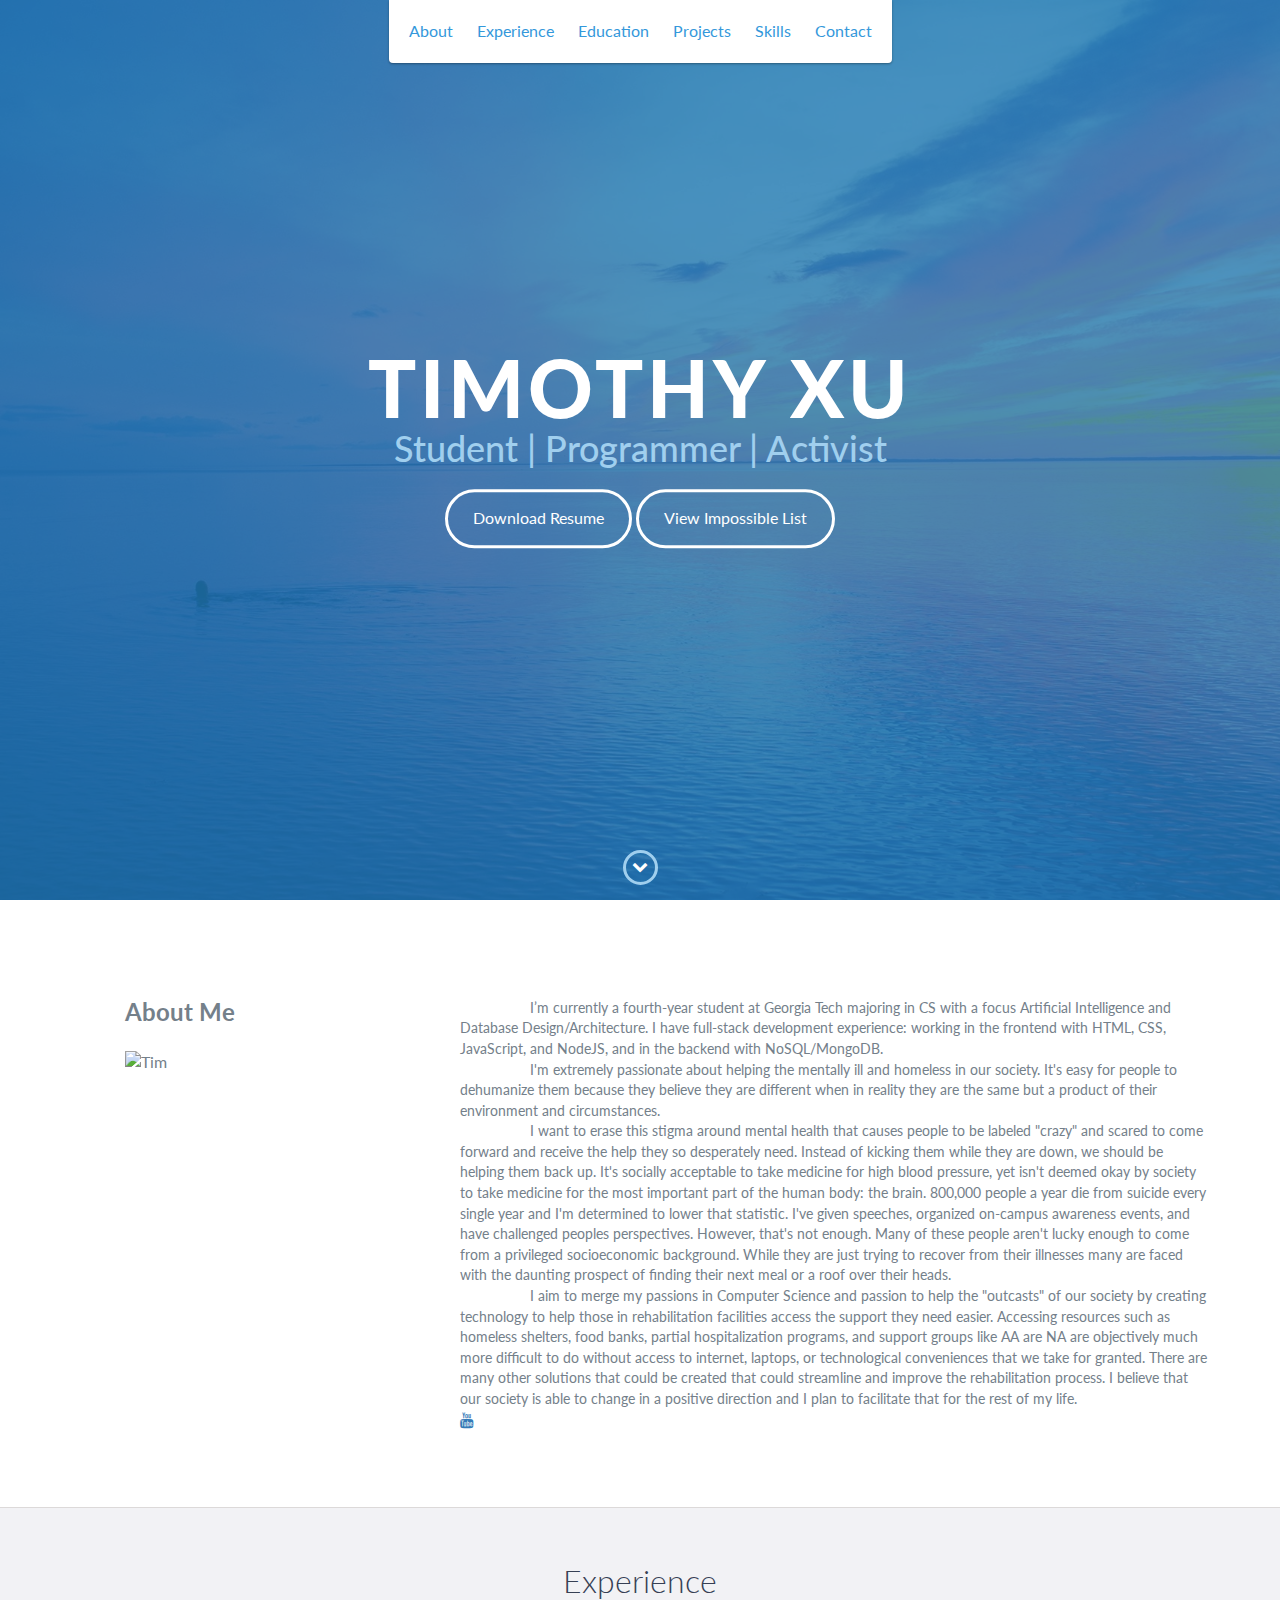
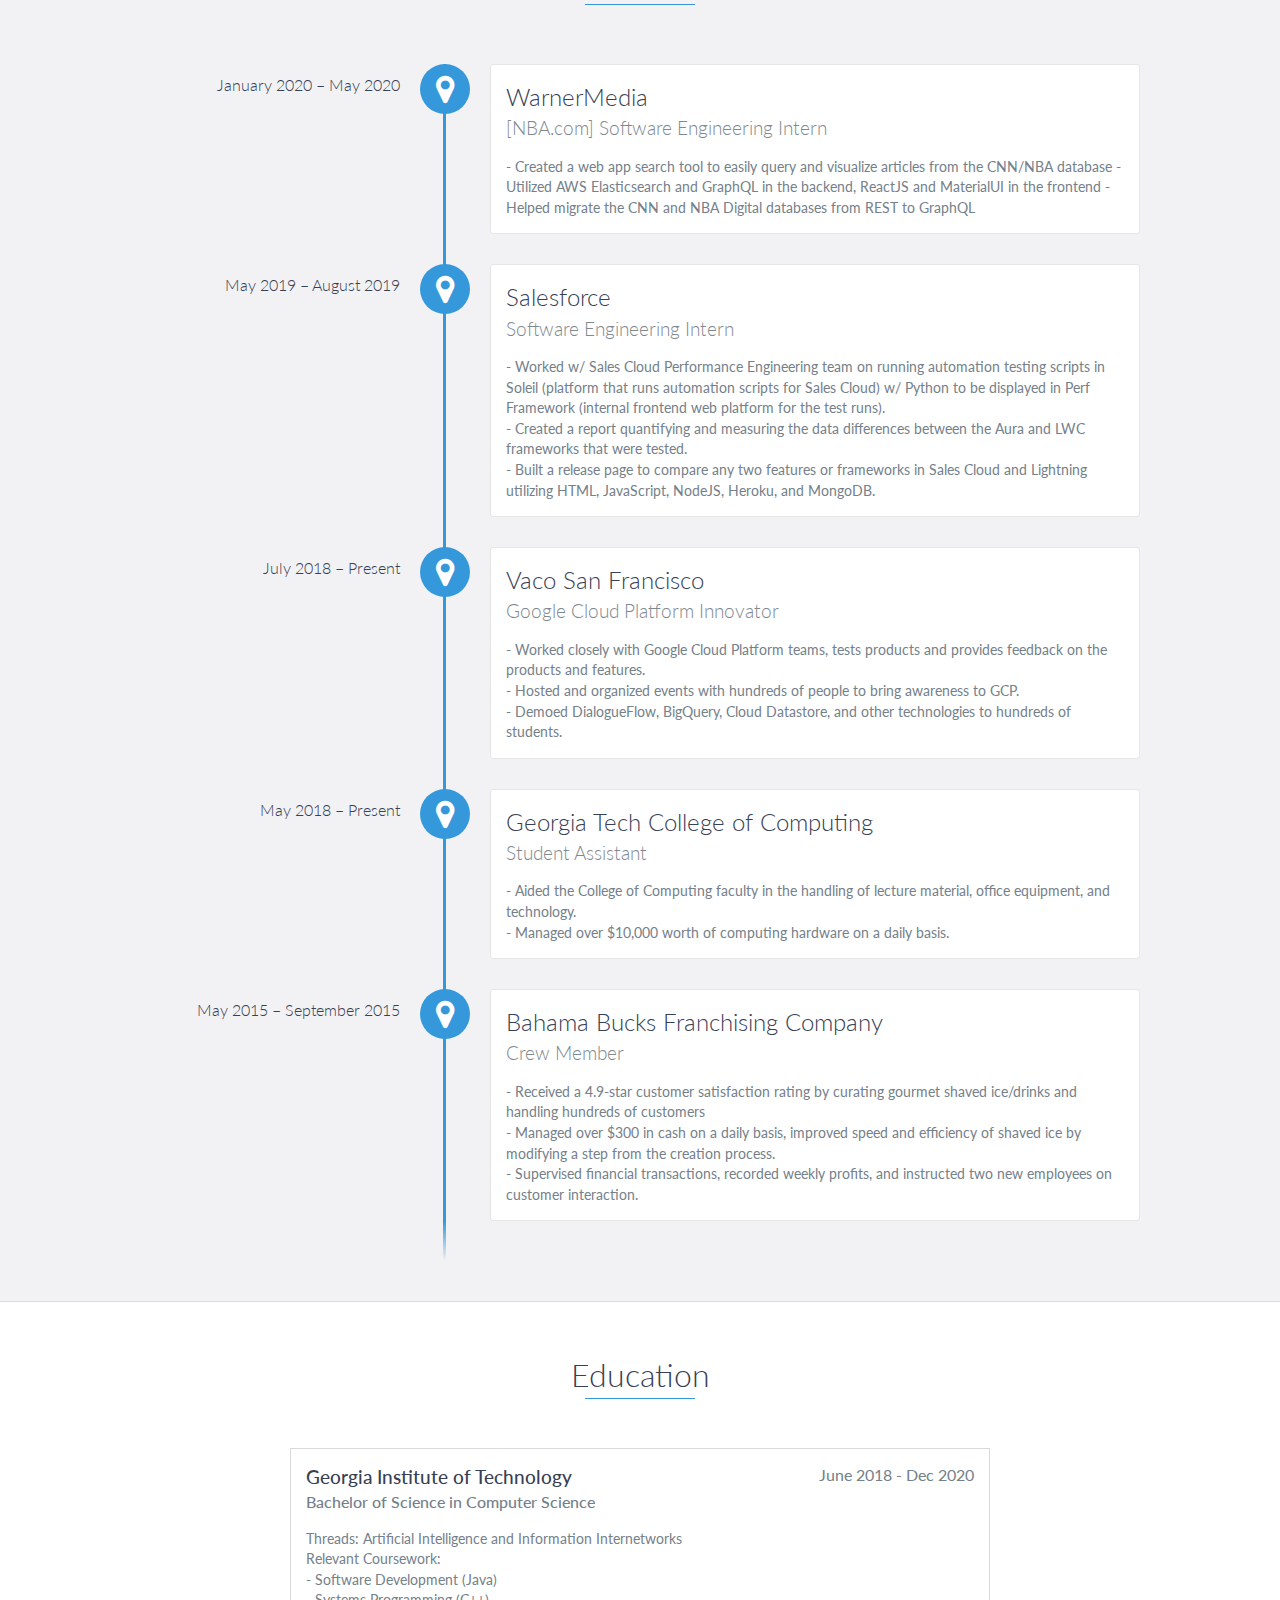
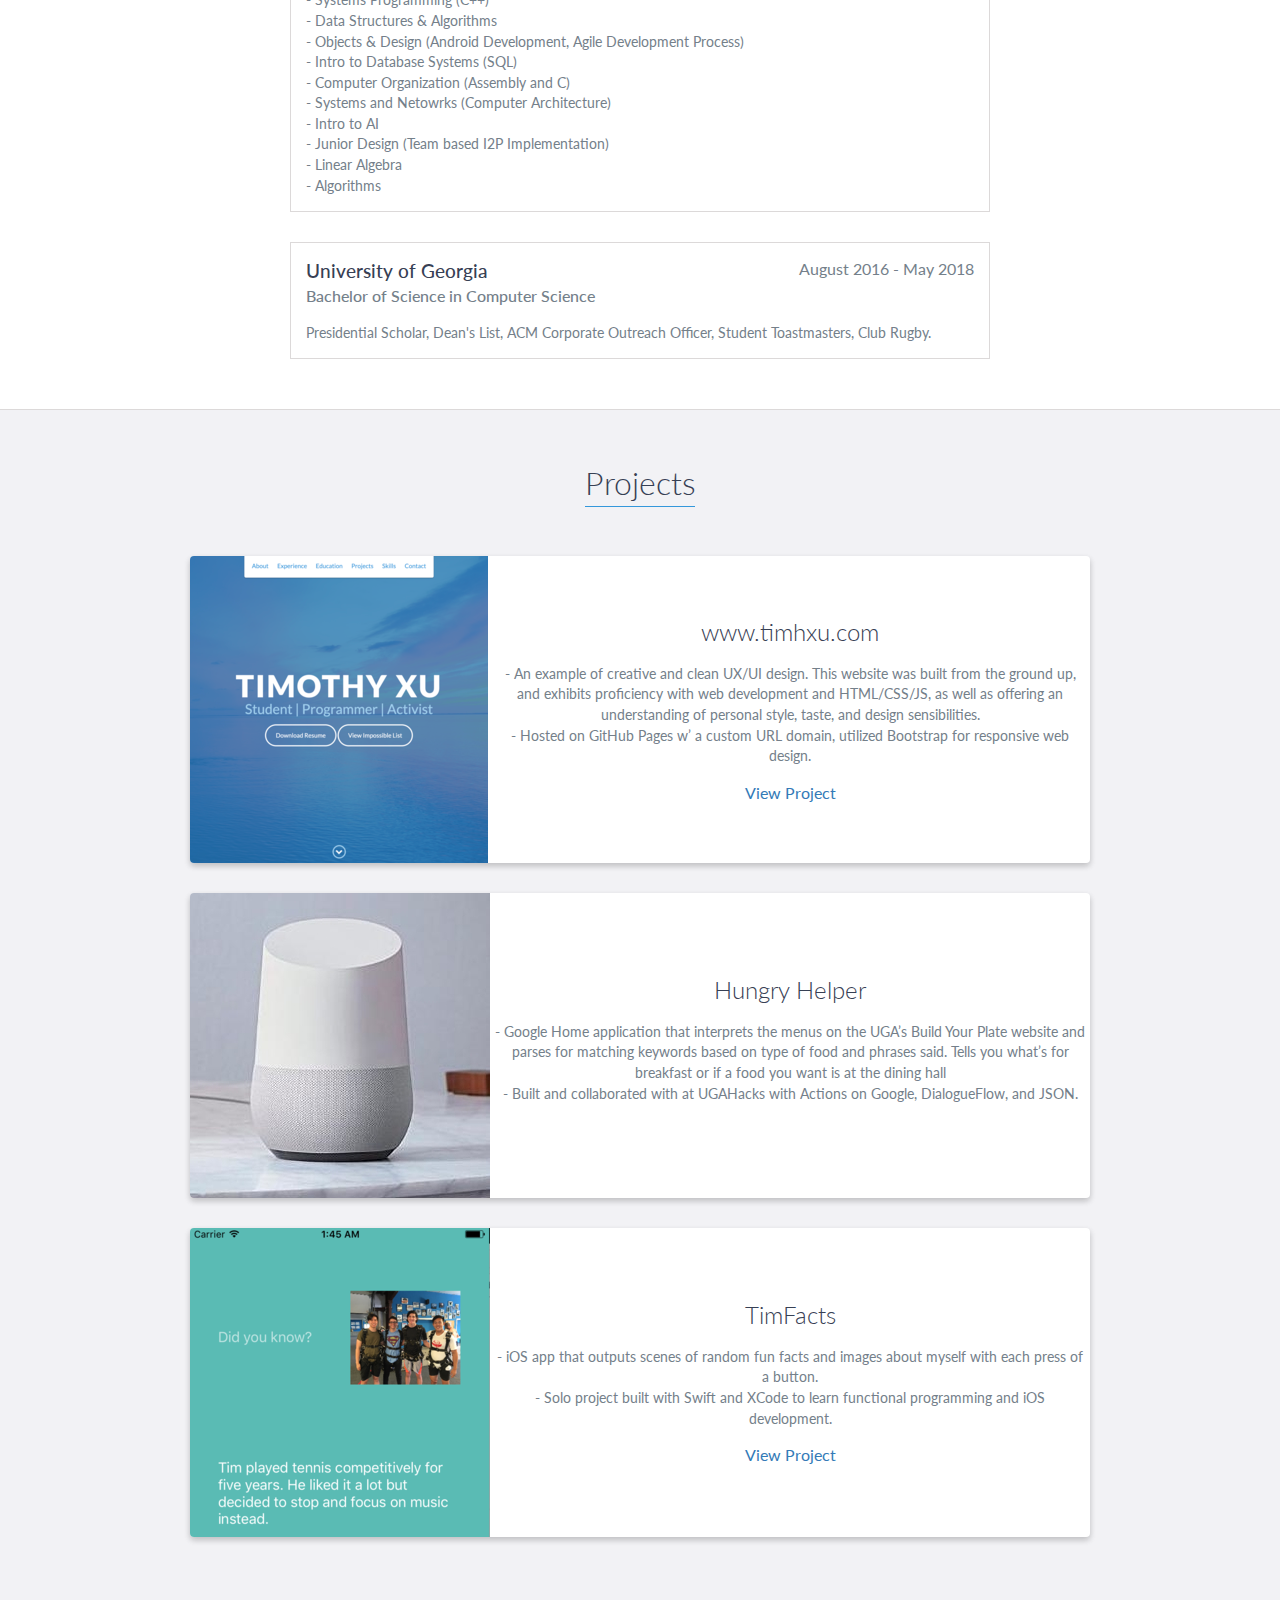
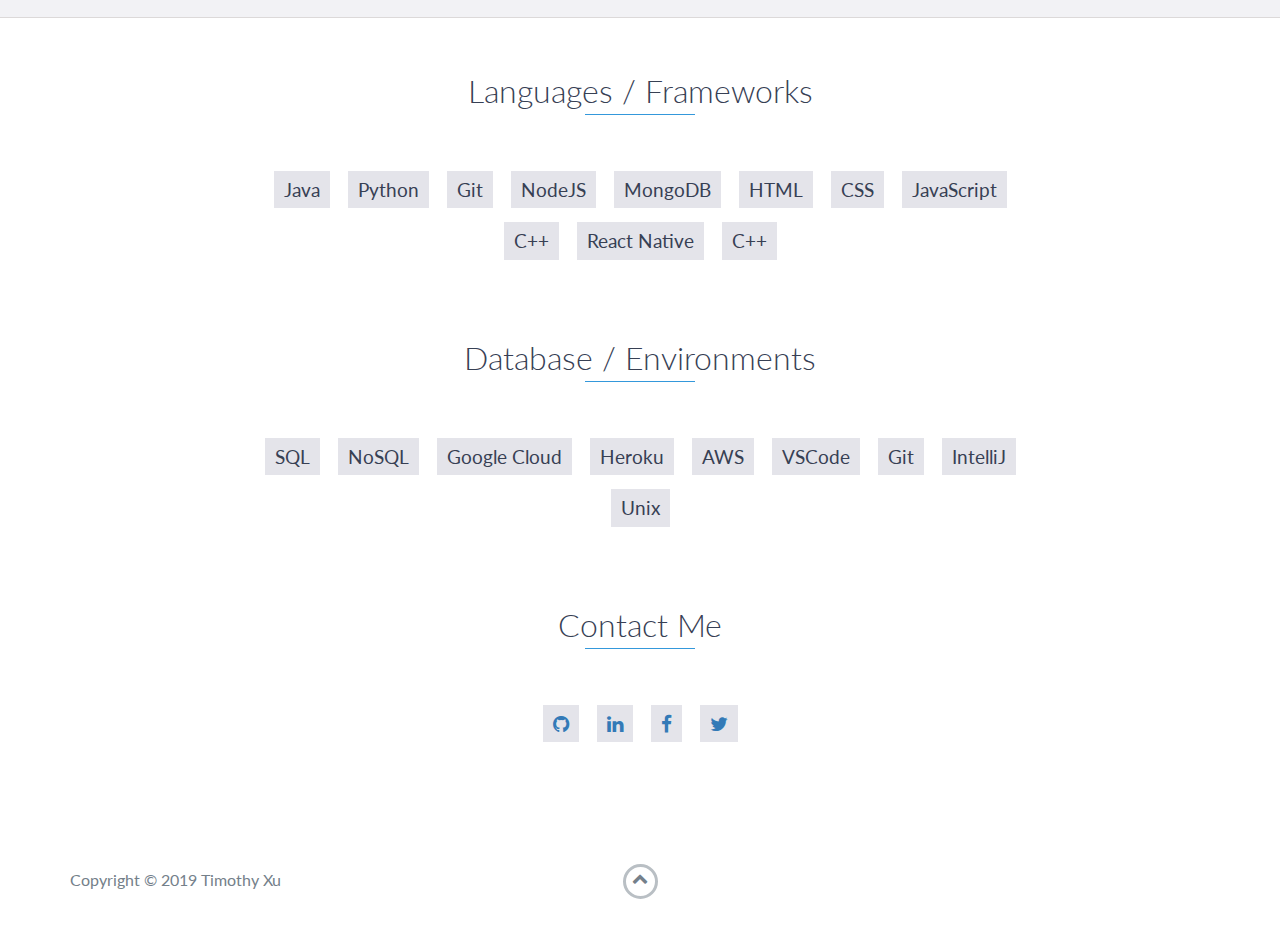
==== index.html @ f1049b10 "youtube link" ====
<!DOCTYPE html>
<html class="no-js" lang="en">

<head>
    <meta charset="utf-8">
    <meta http-equiv="X-UA-Compatible" content="IE=edge">
    <meta name="viewport" content="width=device-width, initial-scale=1">
    <title>Tim Xu. Student. Programmer. Activist.</title>
	<link rel="shortcut icon" href="images/T.png" type="image/x-icon">
	<link rel="icon" href="T.png" type="image/x-icon">
    <link href="https://fonts.googleapis.com/css?family=Lato:300,400,700,900" rel="stylesheet">
    <link rel="stylesheet" href="libs/font-awesome/css/font-awesome.min.css">
    <link href="css/bootstrap.min.css" rel="stylesheet">
    <link href="css/styles.css" rel="stylesheet">
</head>

<body>
    <div id="mobile-menu-open" class="shadow-large">
        <i class="fa fa-bars" aria-hidden="true"></i>
    </div>
    <!-- End #mobile-menu-toggle -->
  <header>
        <div id="mobile-menu-close">
            <span>Close</span> <i class="fa fa-times" aria-hidden="true"></i>
        </div>
        <ul id="menu" class="shadow">
            <li>
                <a href="#about">About</a>
            </li>
            <li>
                <a href="#experience">Experience</a>
            </li>
            <li>
                <a href="#education">Education</a>
            </li>
            <li>
                <a href="#projects"> Projects</a>
            </li>
            <li>
                <a href="#skills">Skills</a>
            </li>
            <li>
                <a href="#contact">Contact</a>
            </li>
        </ul>
    </header>
    <!-- End header -->
    <div id="lead">
        <div id="lead-content">
            <h1>Timothy Xu</h1>
            <h2>Student | Programmer | Activist</h2>
            <a href="TimXuResume.pdf" class="btn-rounded-white">Download Resume</a>
            <a href="impossible.html" class="btn-rounded-white">View Impossible List</a>
        </div>
        <!-- End #lead-content -->

        <div id="lead-overlay"></div>

        <div id="lead-down">
            <span>
                <i class="fa fa-chevron-down" aria-hidden="true"></i>
            </span>
        </div>
        <!-- End #lead-down -->
    </div>
    <!-- End #lead -->

    <div id="about">
        <div class="container">
            <div class="row">
                <div class="col-md-4">
                    <!-- <h2 class="heading">About Me</h2> -->
                    <div class="w3-container">
                        <h2 class = "intro">
                            <p style="margin-left: 55px">
                                About Me
                            </p>
                        </h2>
                           <p style="margin-left: 55px">
                                 <img src="images/ted.JPG" class="w3-circle" alt="Tim" style="width: 100%">
                            </p>
                    </div>
                </div>
                <div class="col-md-8">
                    <p>
                        <br />  
                        <div class = "sudo"> 
                                I’m currently a fourth-year student at Georgia Tech majoring in CS with a focus Artificial Intelligence 
                                and Database Design/Architecture. I have full-stack development experience: working in the frontend with HTML, CSS,
                                JavaScript, and NodeJS, and in the backend with NoSQL/MongoDB.
                        </div>
                        <div class = "sudo">
                                I'm extremely passionate about helping the mentally ill and homeless in our society. It's easy for people 
                                to dehumanize them because they believe they are different when in reality they are the same but a product of their
                                environment and circumstances.
                        </div>
                        <div class = "sudo">
                                I want to erase this stigma around mental health that causes people to be labeled "crazy" and scared to 
                                come forward and receive the help they so desperately need. Instead of kicking them while they are down, we should be helping them back up. It's socially acceptable 
                                to take medicine for high blood pressure, yet isn't deemed okay by society to take medicine for the most important part of the human 
                                body: the brain. 800,000 people a year die from suicide every single year and I'm determined to lower that statistic. I've given 
                                speeches, organized on-campus awareness events, and have challenged peoples perspectives. However, that's not enough. Many of these 
                                people aren't lucky enough to come from a privileged socioeconomic background. While they are just trying to recover from their illnesses 
                                many are faced with the daunting prospect of finding their next meal or a roof over their heads. 
                        </div>
                        <div class = "sudo">
                                I aim to merge my passions in Computer Science and passion to help the "outcasts" of our society 
                                by creating technology to help those in rehabilitation facilities access the support they need easier. Accessing resources such as homeless shelters, food banks, partial hospitalization programs, and support groups 
                                like AA are NA are objectively much more difficult to do without access to internet, laptops, or technological conveniences that we take
                                for granted. There are many other solutions that could be created that could streamline and improve the rehabilitation process. I believe that our society is able to 
                                change in a positive direction and I plan to facilitate that for the rest of my life.
                        </div>
                        <a href="https://www.youtube.com/watch?v=WRQo8V-frS4" target="_blank"><i class="fa fa-youtube" aria-hidden="true"></i></a>
                    </p>
                </div>
            </div>
        </div>
    </div>
    <!-- End #about -->

    <div id="experience" class="background-alt">
        <h2 class="heading">Experience</h2>
        <div id="experience-timeline">
            <div data-date="January 2020 – May 2020">
                <h3>WarnerMedia</h3>
                <h4>[NBA.com] Software Engineering Intern</h4>
                <p>
                    - Created a web app search tool to easily query and visualize articles from the CNN/NBA database
                    - Utilized AWS Elasticsearch and GraphQL in the backend, ReactJS and MaterialUI in the frontend
                    - Helped migrate the CNN and NBA Digital databases from REST to GraphQL 
                </p>
            </div>
            <div data-date="May 2019 – August 2019">
                    <h3>Salesforce</h3>
                    <h4>Software Engineering Intern</h4>
                    <p>
                        - Worked w/ Sales Cloud Performance Engineering team on running automation testing scripts in Soleil 
                        (platform that runs automation scripts for Sales Cloud) w/ Python to be displayed in Perf Framework
                        (internal frontend web platform for the test runs). <br />
                        - Created a report quantifying and measuring the data differences between the Aura and LWC frameworks 
                        that were tested. <br />
                        - Built a release page to compare any two features or frameworks in Sales Cloud and Lightning utilizing 
                        HTML, JavaScript, NodeJS, Heroku, and MongoDB.
                    </p>
            </div>

            <div data-date="July 2018 – Present">
                    <h3>Vaco San Francisco</h3>
                    <h4>Google Cloud Platform Innovator</h4>
                    <p>
                        - Worked closely with Google Cloud Platform teams, tests products and provides feedback on the products and features. <br />
                        - Hosted and organized events with hundreds of people to bring awareness to GCP. <br />
                        - Demoed DialogueFlow, BigQuery, Cloud Datastore, and other technologies to hundreds of students.
                    </p>
            </div>

            <div data-date="May 2018 – Present">
                <h3>Georgia Tech College of Computing</h3>
                <h4>Student Assistant</h4>
                <p>
                    - Aided the College of Computing faculty in the handling of lecture material, office equipment, and technology. <br />
                    - Managed over $10,000 worth of computing hardware on a daily basis. <br />
                </p>
            </div> 

            <div data-date="May 2015 – September 2015">
                <h3>Bahama Bucks Franchising Company</h3>
                <h4>Crew Member</h4>
                <p>
                   - Received a 4.9-star customer satisfaction rating by curating gourmet shaved ice/drinks and handling hundreds of customers <br />
                   - Managed over $300 in cash on a daily basis, improved speed and efficiency of shaved ice by modifying a step from the
                    creation process. <br />
                   - Supervised financial transactions, recorded weekly profits, and instructed two new employees on customer 
                    interaction. <br />
                </p>
            </div>
        </div>
    </div>
    <!-- End #experience -->

    <div id="education">
        <h2 class="heading">Education</h2>
        <div class="education-block">
            <h3>Georgia Institute of Technology</h3>
            <span class="education-date">June 2018 - Dec 2020</span>
            <h4>Bachelor of Science in Computer Science</h4>
            <p>
                Threads: Artificial Intelligence and Information Internetworks
                <br />Relevant Coursework: 
                <br />- Software Development (Java)
                <br />- Systems Programming (C++)
                <br />- Data Structures & Algorithms
                <br />- Objects & Design (Android Development, Agile Development Process)
                <br />- Intro to Database Systems (SQL)
                <br />- Computer Organization (Assembly and C)
                <br />- Systems and Netowrks (Computer Architecture)
                <br />- Intro to AI
                <br />- Junior Design (Team based I2P Implementation)
                <br />- Linear Algebra
                <br />- Algorithms
            </p>
        </div>
        <div class="education-block">
            <h3>University of Georgia</h3>
            <span class="education-date">August 2016 - May 2018</span>
            <h4>Bachelor of Science in Computer Science</h4>
            <p>
                Presidential Scholar, Dean's List, ACM Corporate Outreach Officer, Student Toastmasters, Club Rugby.
            </p>
        </div>
        <!-- End .education-block -->
    </div>
    <!-- End #education -->

    <div id="projects" class="background-alt">
        <h2 class="heading">Projects</h2>
        <div class="container">
            <div class="row">
                <div class="project shadow-large">
                    <div class="project-image">
                        <img src="images/timhxu.png" />
                    </div>
                    <!-- End .project-image -->
                    <div class="project-info">
                        <h3>www.timhxu.com</h3>
                        <p>
                            - An example of creative and clean UX/UI design. This website was built from the ground up, and exhibits proficiency with web development 
                            and HTML/CSS/JS, as well as offering an understanding of personal style, taste, and design sensibilities. <br />
                            - Hosted on GitHub Pages w’ a custom URL domain, utilized Bootstrap for responsive web design.
                        </p>
                        <a href="https://github.com/timshoe/Tetris">View Project</a>
                    </div>
                    <!-- End .project-info -->
                </div>
                <!-- End .project -->

                <div class="project shadow-large">
                    <div class="project-image">
                        <img src="images/ghome.png" />
                    </div>
                    <!-- End .project-image -->
                    <div class="project-info">
                        <h3>Hungry Helper</h3>
                        <p>
                            - Google Home application that interprets the menus on the UGA’s Build Your Plate website and parses for matching keywords based on type of food and phrases said. Tells you what’s for breakfast or if a food you want is at the dining hall <br />
                            - Built and collaborated with at UGAHacks with Actions on Google, DialogueFlow, and JSON.
                        </p>
                    </div>
                    <!-- End .project-info -->
                </div>
                <!-- End .project -->

                <div class="project shadow-large">
                    <div class="project-image">
                        <img src="images/timfacts.png" />
                    </div>
                    <!-- End .project-image -->
                    <div class="project-info">
                        <h3>TimFacts</h3>
                        <p>
                             - iOS app that outputs scenes of random fun facts and images about myself with each press of a button. <br />
                             - Solo project built with Swift and XCode to learn functional programming and iOS development.
                        </p>
                        <a href="https://github.com/timshoe/TimFacts">View Project</a>
                    </div>
                    <!-- End .project-info -->
                </div>
                <!-- End .project -->
            </div>
        </div>
    </div>
    <!-- End #projects -->

    <div id="skills">
        <h2 class="heading">Languages  /  Frameworks</h2>
        <ul>
            <li>Java</li>
            <li>Python</li>
            <li>Git</li>
            <li>NodeJS</li>
            <li>MongoDB</li>
            <li>HTML</li>
            <li>CSS</li>
            <li>JavaScript</li>
            <li>C++</li>
            <li>React Native</li>
            <li>C++</li>

        </ul>
        <br />
        <br />
        <br />

        <h2 class = "heading">Database  /  Environments</h2>
        <ul>
            <li>SQL</li>
            <li>NoSQL</li>
            <li>Google Cloud</li>            
            <li>Heroku</li>
            <li>AWS</li>
            <li>VSCode</li>
            <li>Git</li>
            <li>IntelliJ</li>
            <li>Unix</li>
        </ul>
        <br />
        <br />
        <br />
        <h2 class = "heading">Contact Me</h2>
        <ul>
            <li>
                <a href="https://github.com/timshoe" target="_blank"><i class="fa fa-github" aria-hidden="true"></i></a>
            </li>
            <li>
                <a href="https://www.linkedin.com/in/timshoe/" target="_blank"><i class="fa fa-linkedin" aria-hidden="true"></i></a>
            </li>
            <li>
                <a href="https://www.facebook.com/tim.xuu" target="_blank"><i class="fa fa-facebook" aria-hidden="true"></i></a>
            </li>
            <li>
                <a href="https://twitter.com/timjong_un" target="_blank"><i class="fa fa-twitter" aria-hidden="true"></i></a>
            </li>
        </ul>
    </div>
    <!-- End #skills -->

    <footer>
        <div class="container">
            <div class="row">
                <div class="col-sm-5 copyright">
                    <p>
                        Copyright &copy; 2019 Timothy Xu
                    </p>
                </div>
                <div class="col-sm-2 top">
                    <span id="to-top">
                        <i class="fa fa-chevron-up" aria-hidden="true"></i>
                    </span>
                </div>
            </div>
        </div>
    </footer>
    <!-- End footer -->

    <script src="https://ajax.googleapis.com/ajax/libs/jquery/1.12.4/jquery.min.js"></script>
    <script src="js/scripts.min.js"></script>
</body>


</html>
---- css/styles.css ----
/*!
    Description: This file contains all the styles associated with the page
    that don't come from third party libraries. This file gets compiled using
    Gulp and send to the /css folder which is then loaded on the page.
*/

body {
	font-family: 'Lato', sans-serif;
	font-size: 16px
}

.sudo { 
	text-indent: 70px; 
	color: #74808a;
	font-size: 0.9em;
} 

body.active {
	overflow: hidden;
	z-index: -1
}

.no-js #experience-timeline>div {
	background: #fff;
	padding: 10px;
	margin-bottom: 10px;
	border: 1px solid #dcd9d9
}

.no-js #experience-timeline>div h3 {
	font-size: 1.5em;
	font-weight: 300;
	color: #374054;
	display: inline-block;
	margin: 0
}

.no-js #experience-timeline>div h4 {
	font-size: 1.2em;
	font-weight: 300;
	color: #7e8890;
	margin: 0 0 15px 0
}

.no-js #experience-timeline>div p {
	color: #74808a;
	font-size: 0.9em;
	margin: 0
}

.no-js #experience-timeline:before,
.no-js #experience-timeline:after {
	content: none
}

@keyframes dropHeader {
	0% {
		transform: translateY(-100%)
	}
	100% {
		transform: translateY(0)
	}
}

header {
	position: absolute;
	top: 0;
	left: 0;
	right: 0;
	text-align: center;
	z-index: 10;
	animation-name: dropHeader;
	animation-iteration-count: 1;
	animation-timing-function: ease;
	animation-duration: 0.75s
}

header ul {
	display: inline-block;
	background: #fff;
	text-align: center;
	padding: 10px;
	margin: 0;
	border-bottom-right-radius: 4px;
	border-bottom-left-radius: 4px
}

header li {
	display: inline-block
}

header a {
	display: block;
	color: #3498db;
	padding: 10px
}

header a:hover {
	color: #217dbb;
	text-decoration: none;
	background: #eee;
	border-radius: 4px
}

header a:focus {
	color: #3498db;
	text-decoration: none
}

header.active {
	display: block
}

header.sticky {
	position: fixed;
	z-index: 999
}

#menu.active {
	display: block
}

#mobile-menu-open {
	display: none;
	cursor: pointer;
	position: fixed;
	right: 15px;
	top: 10px;
	color: #3498db;
	font-size: 1.5em;
	z-index: 20;
	padding: 0 7px;
	border-radius: 4px;
	background: #fff
}

#mobile-menu-close {
	display: none;
	text-align: right;
	width: 100%;
	background: #fff;
	font-size: 1.5em;
	padding-right: 15px;
	padding-top: 10px;
	cursor: pointer;
	color: #3498db
}

#mobile-menu-close span {
	font-size: 0.5em;
	text-transform: uppercase
}

#mobile-menu-close i {
	vertical-align: middle
}

footer {
	padding: 50px 0
}

.copyright {
	padding-top: 20px
}

.copyright p {
	margin: 0;
	color: #74808a
}

.top {
	text-align: center
}

.top span {
	cursor: pointer;
	display: block;
	margin: 15px auto 0 auto;
	width: 35px;
	height: 35px;
	border-radius: 50%;
	border: 3px solid #b9bfc4;
	text-align: center
}

.top i {
	color: #74808a
}

.social {
	text-align: right
}

.social ul {
	margin: 5px 0 0 0;
	padding: 0
}

.social li {
	display: inline-block;
	font-size: 1.25em;
	list-style: none
}

.social a {
	display: block;
	color: #74808a;
	padding: 10px
}

.social a:hover {
	color: #3498db
}

.btn-rounded-white {
	display: inline-block;
	color: #fff;
	padding: 15px 25px;
	border: 3px solid #fff;
	border-radius: 30px;
	transition: .5s ease all
}

.btn-rounded-white:hover {
	color: #3498db;
	background: #fff;
	text-decoration: none
}

.shadow {
	box-shadow: 0 1px 3px rgba(0, 0, 0, 0.12), 0 1px 2px rgba(0, 0, 0, 0.24)
}

.shadow-large {
	box-shadow: 0 3px 6px rgba(0, 0, 0, 0.08), 0 3px 6px rgba(0, 0, 0, 0.15)
}

.heading {
	position: relative;
	display: inline-block;
	font-size: 2em;
	font-weight: 300;
	margin: 0 0 30px 0
}

.heading:after {
	position: absolute;
	content: '';
	top: 100%;
	height: 1px;
	width: 110px;
	left: 0;
	right: 0;
	margin: 0 auto;
	background: #3498db
}

.background-alt {
	background: #f2f2f5
}

#lead {
	position: relative;
	height: 100vh;
	min-height: 500px;
	max-height: 1080px;
	background: url(../images/Sunset.jpg);
	background-size: cover;
	padding: 15px;
	overflow: hidden
}

#lead-content {
	position: absolute;
	z-index: 10;
	top: 50%;
	left: 50%;
	transform: translate(-50%, -50%);
	text-align: center
}

#lead-content h1,
#lead-content h2 {
	margin: 0
}

#lead-content h1 {
	color: #fff;
	font-weight: 900;
	font-size: 5em;
	text-transform: uppercase;
	letter-spacing: 0.05em;
	line-height: 0.9em
}

#lead-content h2 {
	color: #a0cfee;
	font-weight: 500;
	font-size: 2.25em;
	margin-bottom: 15px
}

#lead-overlay {
	position: absolute;
	height: 100%;
	width: 100%;
	top: 0;
	right: 0;
	bottom: 0;
	left: 0;
	background: rgba(33, 125, 187, 0.8);
	z-index: 1
}

#lead-down {
	position: absolute;
	left: 0;
	right: 0;
	width: 100%;
	text-align: center;
	z-index: 10;
	bottom: 15px;
	color: #fff
}

#lead-down span {
	cursor: pointer;
	display: block;
	margin: 0 auto;
	width: 35px;
	height: 35px;
	border-radius: 50%;
	border: 3px solid #a0cfee;
	text-align: center
}

#lead-down i {
	animation: pulsate 1.5s ease;
	animation-iteration-count: infinite;
	padding-top: 5px
}

@keyframes pulsate {
	0% {
		transform: scale(1, 1)
	}
	50% {
		transform: scale(1.2, 1.2)
	}
	100% {
		transform: scale(1, 1)
	}
}

#about {
	padding: 75px 15px;
	border-bottom: 1px solid #dcd9d9
}

#about h2 {
	color: #374054
}

#about p {
	color: #74808a;
	margin: 0
}

#experience {
	padding: 50px 15px;
	text-align: center;
	border-bottom: 1px solid #dcd9d9
}

#experience h2 {
	color: #374054
}

#experience-timeline {
	margin: 30px auto 0 auto;
	position: relative;
	max-width: 1000px
}

#experience-timeline:before {
	position: absolute;
	content: '';
	top: 0;
	bottom: 0;
	left: 303px;
	right: auto;
	height: 100%;
	width: 3px;
	background: #3498db;
	z-index: 0
}

#experience-timeline:after {
	position: absolute;
	content: '';
	width: 3px;
	height: 40px;
	background: #3498db;
	background: linear-gradient(to bottom, #3498db, rgba(52, 152, 219, 0));
	top: 100%;
	left: 303px
}

.vtimeline-content {
	margin-left: 350px;
	background: #fff;
	border: 1px solid #e6e6e6;
	padding: 15px;
	border-radius: 3px;
	text-align: left
}

.vtimeline-content h3 {
	font-size: 1.5em;
	font-weight: 300;
	color: #374054;
	display: inline-block;
	margin: 0
}

.vtimeline-content h4 {
	font-size: 1.2em;
	font-weight: 300;
	color: #7e8890;
	margin: 0 0 15px 0
}

.vtimeline-content p {
	color: #74808a;
	font-size: 0.9em;
	margin: 0
}

.vtimeline-point {
	position: relative;
	display: block;
	vertical-align: top;
	margin-bottom: 30px
}

.vtimeline-icon {
	position: relative;
	color: #fff;
	width: 50px;
	height: 50px;
	background: #3498db;
	border-radius: 50%;
	float: left;
	z-index: 99;
	margin-left: 280px
}

.vtimeline-icon i {
	display: block;
	font-size: 2em;
	margin-top: 10px
}

.vtimeline-date {
	width: 260px;
	text-align: right;
	position: absolute;
	left: 0;
	top: 10px;
	font-weight: 300;
	color: #374054
}

#education {
	padding: 50px 15px 20px 15px;
	border-bottom: 1px solid #dcd9d9;
	text-align: center
}

#education h2 {
	color: #374054;
	margin-bottom: 50px
}

.education-block {
	max-width: 700px;
	margin: 0 auto 30px auto;
	padding: 15px;
	border: 1px solid #dcd9d9;
	text-align: left
}

.education-block h3 {
	font-weight: 500;
	float: left;
	margin: 0;
	color: #374054
}

.education-block span {
	color: #74808a;
	float: right
}

.education-block h4 {
	color: #74808a;
	clear: both;
	font-weight: 500;
	margin: 0 0 15px 0
}

.education-block p,
.education-block ul {
	margin: 0;
	color: #74808a;
	font-size: 0.9em
}

.education-block ul {
	padding: 0 0 0 15px
}

#projects {
	padding: 50px 15px;
	border-bottom: 1px solid #dcd9d9;
	text-align: center
}

#projects h2 {
	color: #374054;
	margin-bottom: 50px
}

.project {
	position: relative;
	max-width: 900px;
	margin: 0 auto 30px auto;
	overflow: hidden;
	background: #fff;
	border-radius: 4px
}

.project-image {
	float: left
}

.project-info {
	position: absolute;
	top: 50%;
	transform: translateY(-50%);
	margin-left: 300px;
	padding: 5px
}

.project-info h3 {
	font-size: 1.5em;
	font-weight: 300;
	color: #374054;
	margin: 0 0 15px 0
}

.project-info p {
	color: #74808a;
	margin: 0 0 15px 0;
	font-size: 0.9em
}

.no-image .project-info {
	position: relative;
	margin: 0;
	padding: 30px 15px;
	transform: none
}

#more-projects {
	display: none
}

#skills {
	padding: 50px 15px;
	text-align: center
}

#skills h2 {
	color: #374054;
	margin-bottom: 50px
}

#skills ul {
	display: block;
	margin: 0 auto;
	padding: 0;
	max-width: 800px
}

#skills li {
	display: inline-block;
	margin: 7px;
	padding: 5px 10px;
	color: #374054;
	background: #e4e4ea;
	list-style: none;
	cursor: default;
	font-size: 1.2em
}

#contact {
	padding: 50px 15px;
	background: #3498db;
	text-align: center
}

#contact h2 {
	margin: 0 0 15px 0;
	color: #fff;
	font-weight: 500
}

#contact-form {
	max-width: 500px;
	margin: 0 auto
}

#contact-form input,
#contact-form textarea {
	display: block;
	width: 100%;
	padding: 10px;
	border-radius: 4px;
	border: none;
	margin-bottom: 10px;
	background: #1d6fa5;
	color: #fff;
	transition: .5s ease all
}

#contact-form input::-webkit-input-placeholder,
#contact-form textarea::-webkit-input-placeholder {
	color: #fff
}

#contact-form input:-moz-placeholder,
#contact-form textarea:-moz-placeholder {
	color: #fff;
	opacity: 1
}

#contact-form input::-moz-placeholder,
#contact-form textarea::-moz-placeholder {
	color: #fff;
	opacity: 1
}

#contact-form input:-ms-input-placeholder,
#contact-form textarea:-ms-input-placeholder {
	color: #fff
}

#contact-form input:focus,
#contact-form textarea:focus {
	outline: none;
	background: #16527a
}

#contact-form textarea {
	height: 150px;
	resize: none
}

#contact-form button {
	display: block;
	width: 100%;
	background: #fff;
	border-radius: 4px;
	padding: 5px 10px;
	border: none;
	color: #3498db;
	font-weight: 700;
	box-shadow: 0 1px 3px rgba(0, 0, 0, 0.12), 0 1px 2px rgba(0, 0, 0, 0.24);
	transition: .5s ease all
}

#contact-form button:hover {
	box-shadow: 0 10px 20px rgba(0, 0, 0, 0.19), 0 6px 6px rgba(0, 0, 0, 0.23)
}

.optional-section {
	padding: 50px 15px;
	text-align: center;
	border-top: 1px solid #dcd9d9
}

.optional-section h2 {
	color: #374054
}

.optional-section-block {
	max-width: 700px;
	margin: 0 auto 30px auto;
	padding: 15px;
	border: 1px solid #dcd9d9;
	background: #fff;
	text-align: left
}

.optional-section-block h3 {
	font-weight: 500;
	margin: 0 0 15px 0;
	color: #374054
}

.optional-section-block h4 {
	color: #74808a;
	clear: both;
	font-weight: 500;
	margin: 0 0 15px 0
}

.optional-section-block p,
.optional-section-block ul {
	margin: 0 0 15px 0;
	color: #74808a;
	font-size: 0.9em
}

.optional-section-block ul {
	padding: 0 0 0 15px
}

@media only screen and (max-width: 750px) {
	#experience-timeline:before,
	#experience-timeline:after {
		left: 23px
	}
	.vtimeline-date {
		width: auto;
		text-align: left;
		position: relative;
		margin-bottom: 15px;
		display: block;
		margin-left: 70px
	}
	.vtimeline-icon {
		margin-left: 0
	}
	.vtimeline-content {
		margin-left: 70px
	}
}

@media only screen and (max-width: 992px) {
	#lead {
		height: auto;
		min-height: auto;
		max-height: auto;
		padding: 100px 15px
	}
	#lead-content {
		position: relative;
		transform: none;
		left: auto;
		top: auto
	}
	#lead-content h1 {
		font-size: 3em
	}
	#lead-content h2 {
		font-size: 1.75em
	}
	#about {
		text-align: center
	}
	#about p {
		text-align: left
	}
}

@media only screen and (max-width: 768px) {
	header {
		position: fixed;
		display: none;
		z-index: 999;
		animation: none;
		bottom: 0;
		height: 100%
	}
	#mobile-menu-open,
	#mobile-menu-close {
		display: block
	}
	#menu {
		height: 100%;
		overflow-y: auto;
		box-shadow: none;
		border-radius: 0;
		width: 100%
	}
	#menu li {
		display: block;
		margin-bottom: 10px
	}
	#lead-content h1 {
		font-size: 2em
	}
	#lead-content h2 {
		font-size: 1.3em
	}
	#lead-content a {
		padding: 10px 20px
	}
	#lead-down {
		display: none
	}
	.education-block h3,
	.education-block span {
		float: none
	}
	.project-image {
		display: none
	}
	.project-info {
		position: relative;
		margin: 0;
		padding: 30px 15px;
		top: auto;
		transform: none
	}
	footer {
		text-align: center
	}
	.social {
		text-align: center
	}
}

@media only screen and (max-width: 480px) {
	#lead-content h1 {
		font-size: 1.5em
	}
	#lead-content h2 {
		font-size: 1em
	}
	#lead-content a {
		font-size: 0.9em;
		padding: 5px 10px
	}
}
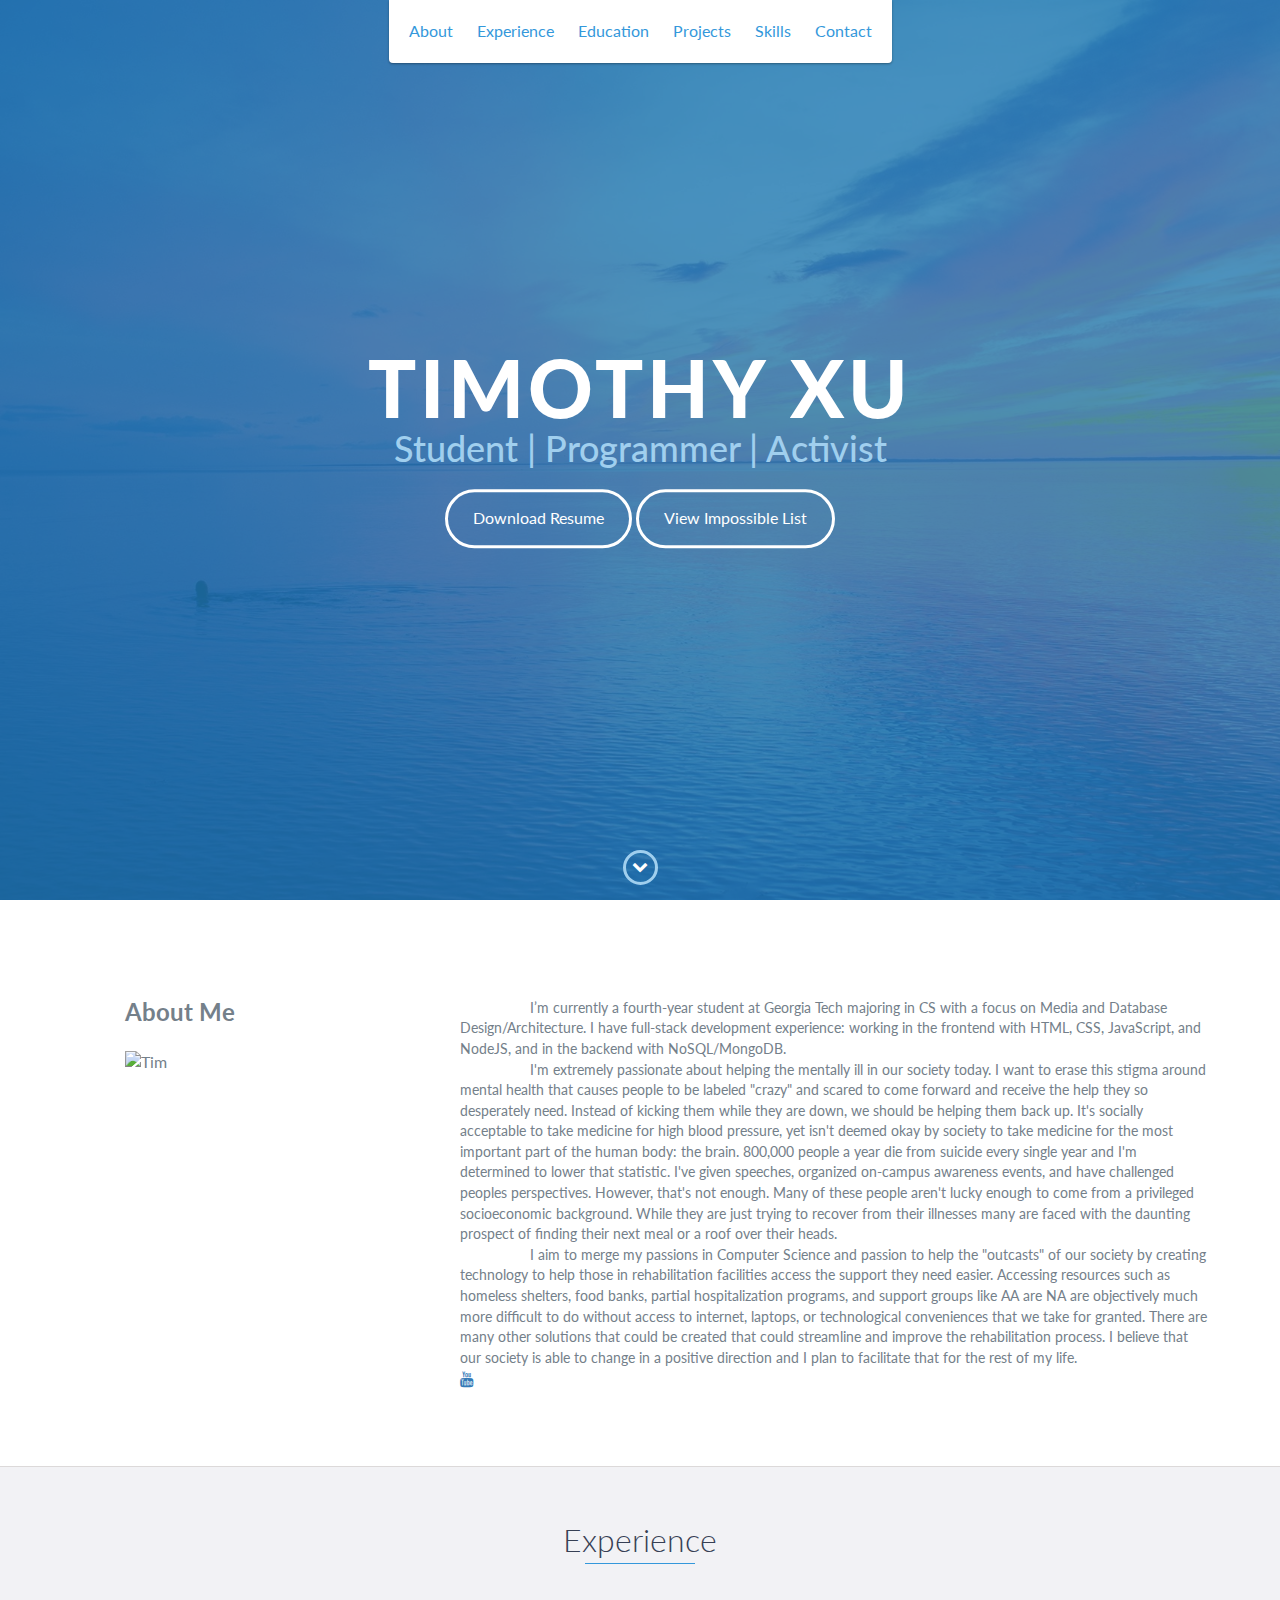
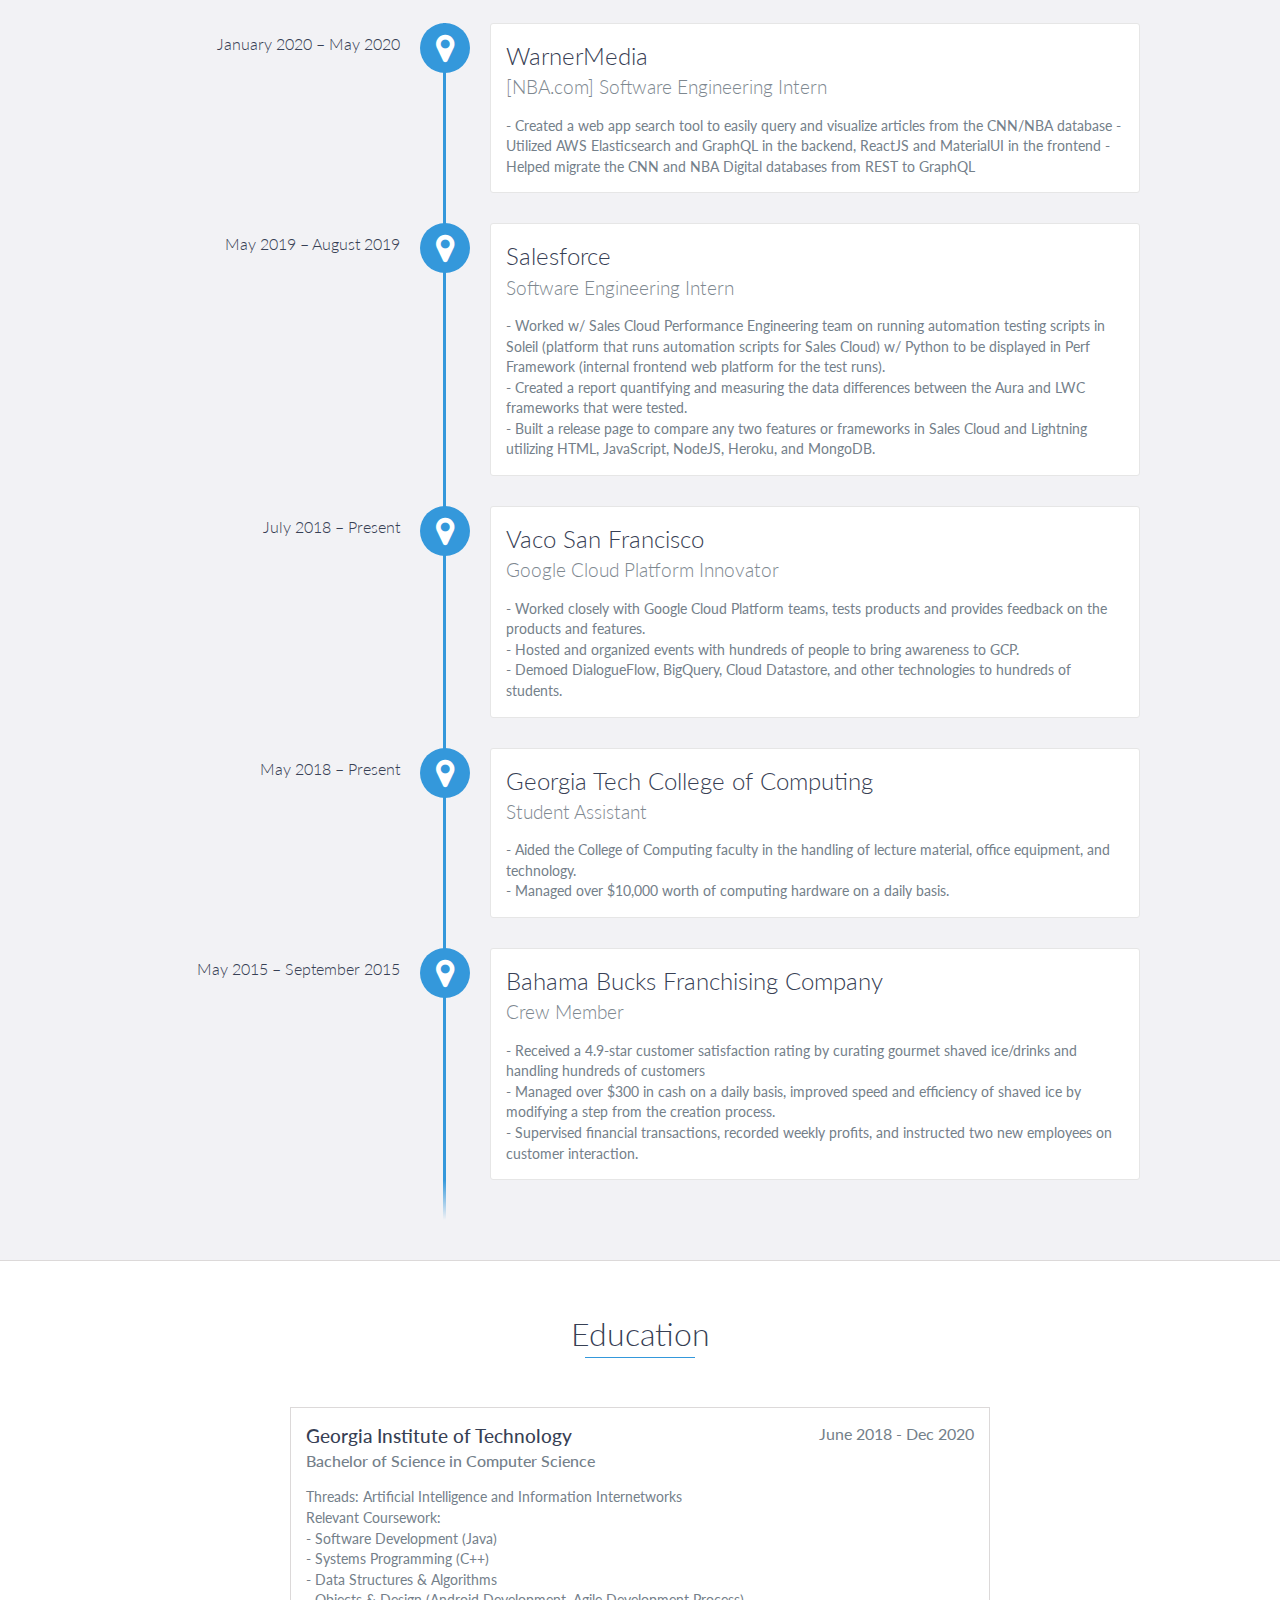
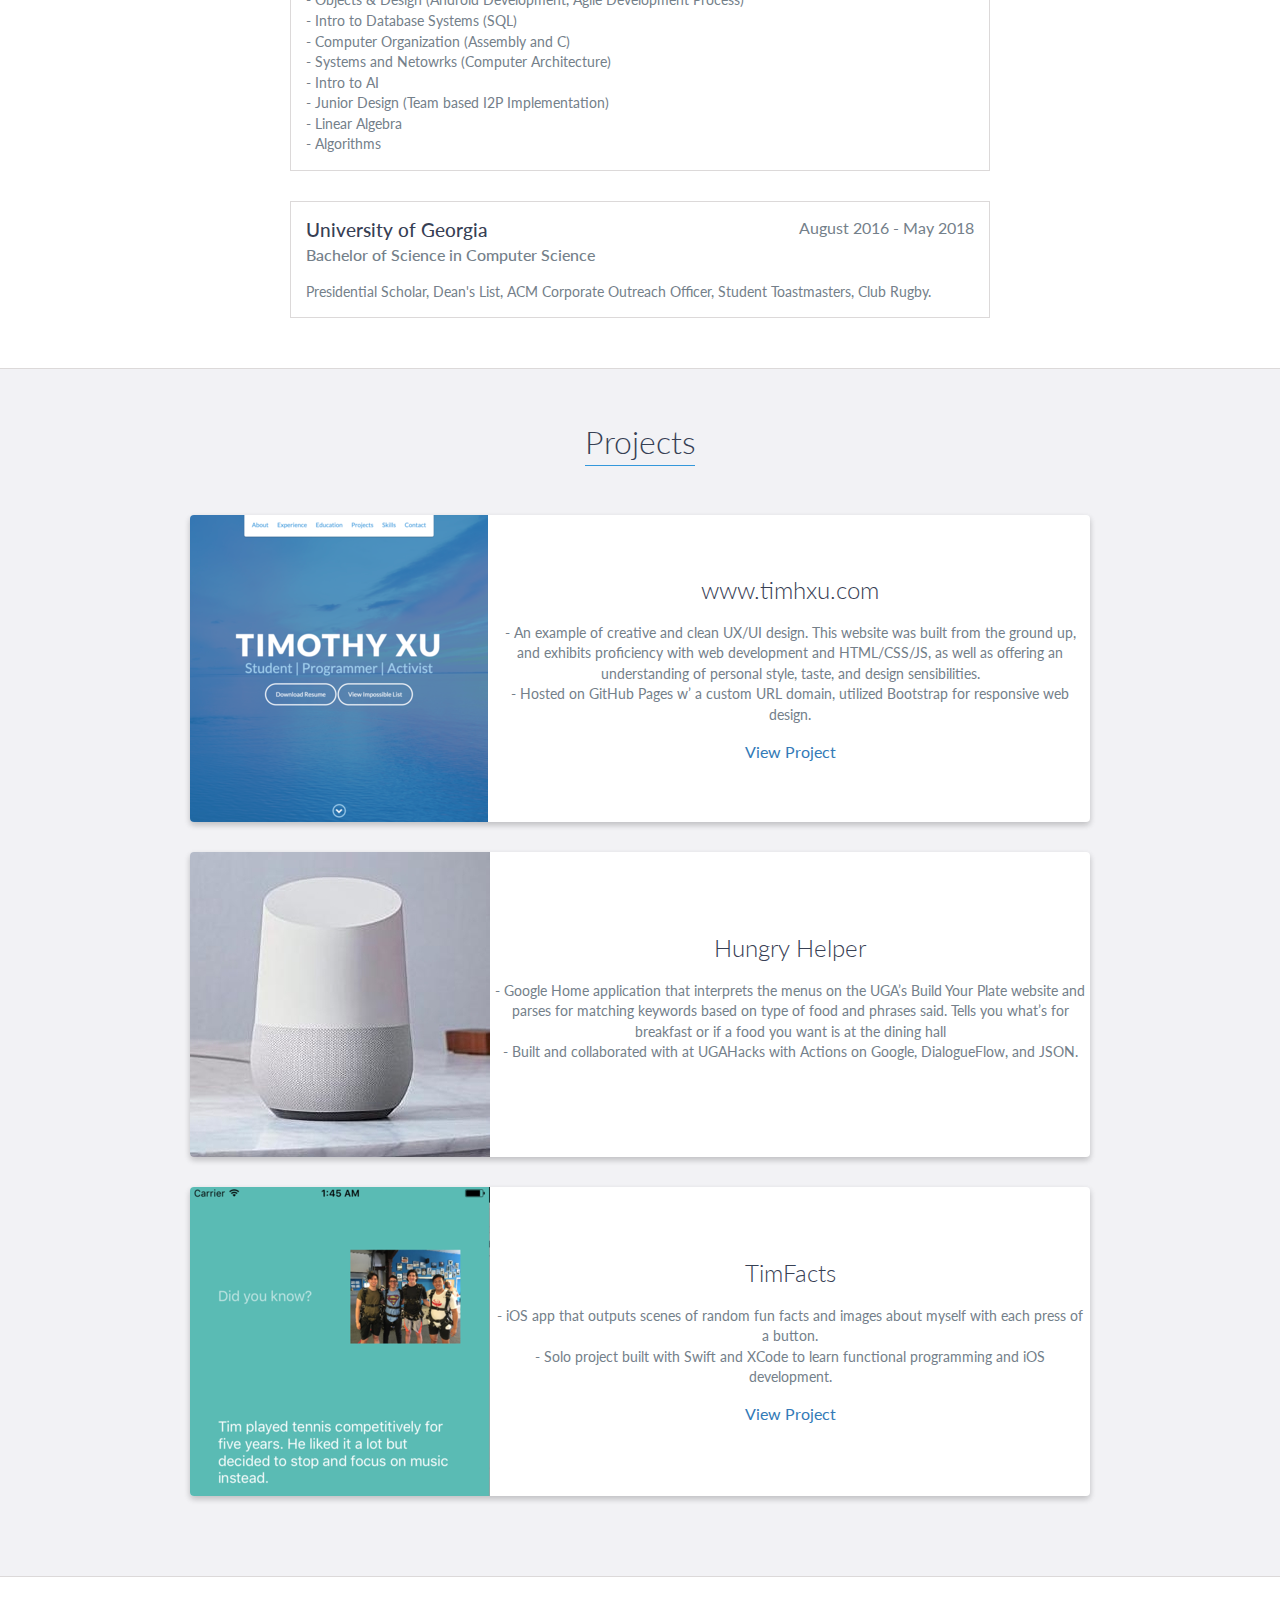
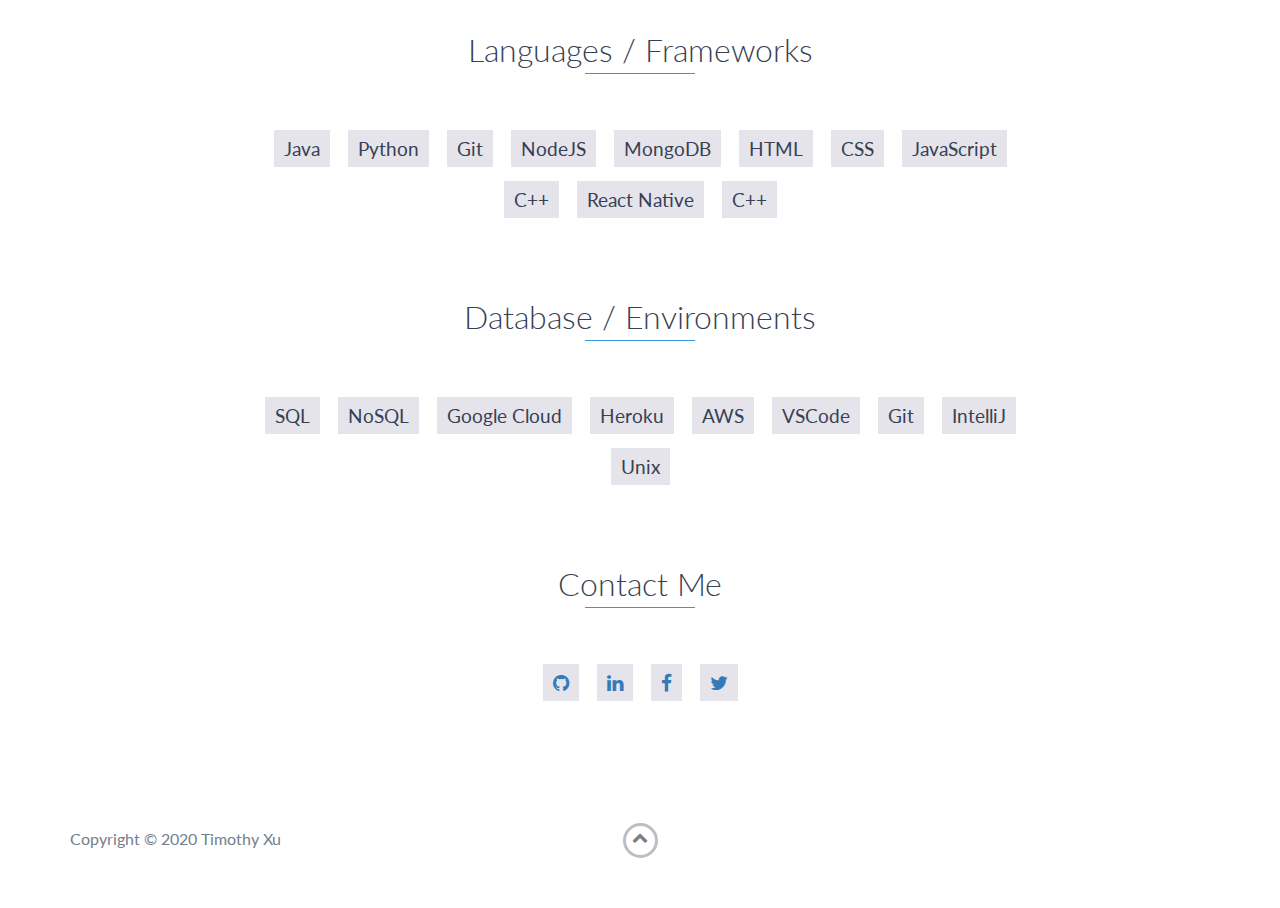
==== commit 44612876: "updated impossible list, resume, main page" ====
--- a/index.html
+++ b/index.html
@@ -85,16 +85,12 @@
                     <p>
                         <br />  
                         <div class = "sudo"> 
-                                I’m currently a fourth-year student at Georgia Tech majoring in CS with a focus Artificial Intelligence 
+                                I’m currently a fourth-year student at Georgia Tech majoring in CS with a focus on Media 
                                 and Database Design/Architecture. I have full-stack development experience: working in the frontend with HTML, CSS,
                                 JavaScript, and NodeJS, and in the backend with NoSQL/MongoDB.
                         </div>
                         <div class = "sudo">
-                                I'm extremely passionate about helping the mentally ill and homeless in our society. It's easy for people 
-                                to dehumanize them because they believe they are different when in reality they are the same but a product of their
-                                environment and circumstances.
-                        </div>
-                        <div class = "sudo">
+                                I'm extremely passionate about helping the mentally ill in our society today.
                                 I want to erase this stigma around mental health that causes people to be labeled "crazy" and scared to 
                                 come forward and receive the help they so desperately need. Instead of kicking them while they are down, we should be helping them back up. It's socially acceptable 
                                 to take medicine for high blood pressure, yet isn't deemed okay by society to take medicine for the most important part of the human 
@@ -110,7 +106,9 @@
                                 for granted. There are many other solutions that could be created that could streamline and improve the rehabilitation process. I believe that our society is able to 
                                 change in a positive direction and I plan to facilitate that for the rest of my life.
                         </div>
-                        <a href="https://www.youtube.com/watch?v=WRQo8V-frS4" target="_blank"><i class="fa fa-youtube" aria-hidden="true"></i></a>
+                        <div>
+                            <a href="https://www.youtube.com/watch?v=WRQo8V-frS4" target="_blank"><i class="fa fa-youtube" aria-hidden="true"></i></a>
+                        </div>
                     </p>
                 </div>
             </div>
@@ -329,7 +327,7 @@
             <div class="row">
                 <div class="col-sm-5 copyright">
                     <p>
-                        Copyright &copy; 2019 Timothy Xu
+                        Copyright &copy; 2020 Timothy Xu
                     </p>
                 </div>
                 <div class="col-sm-2 top">
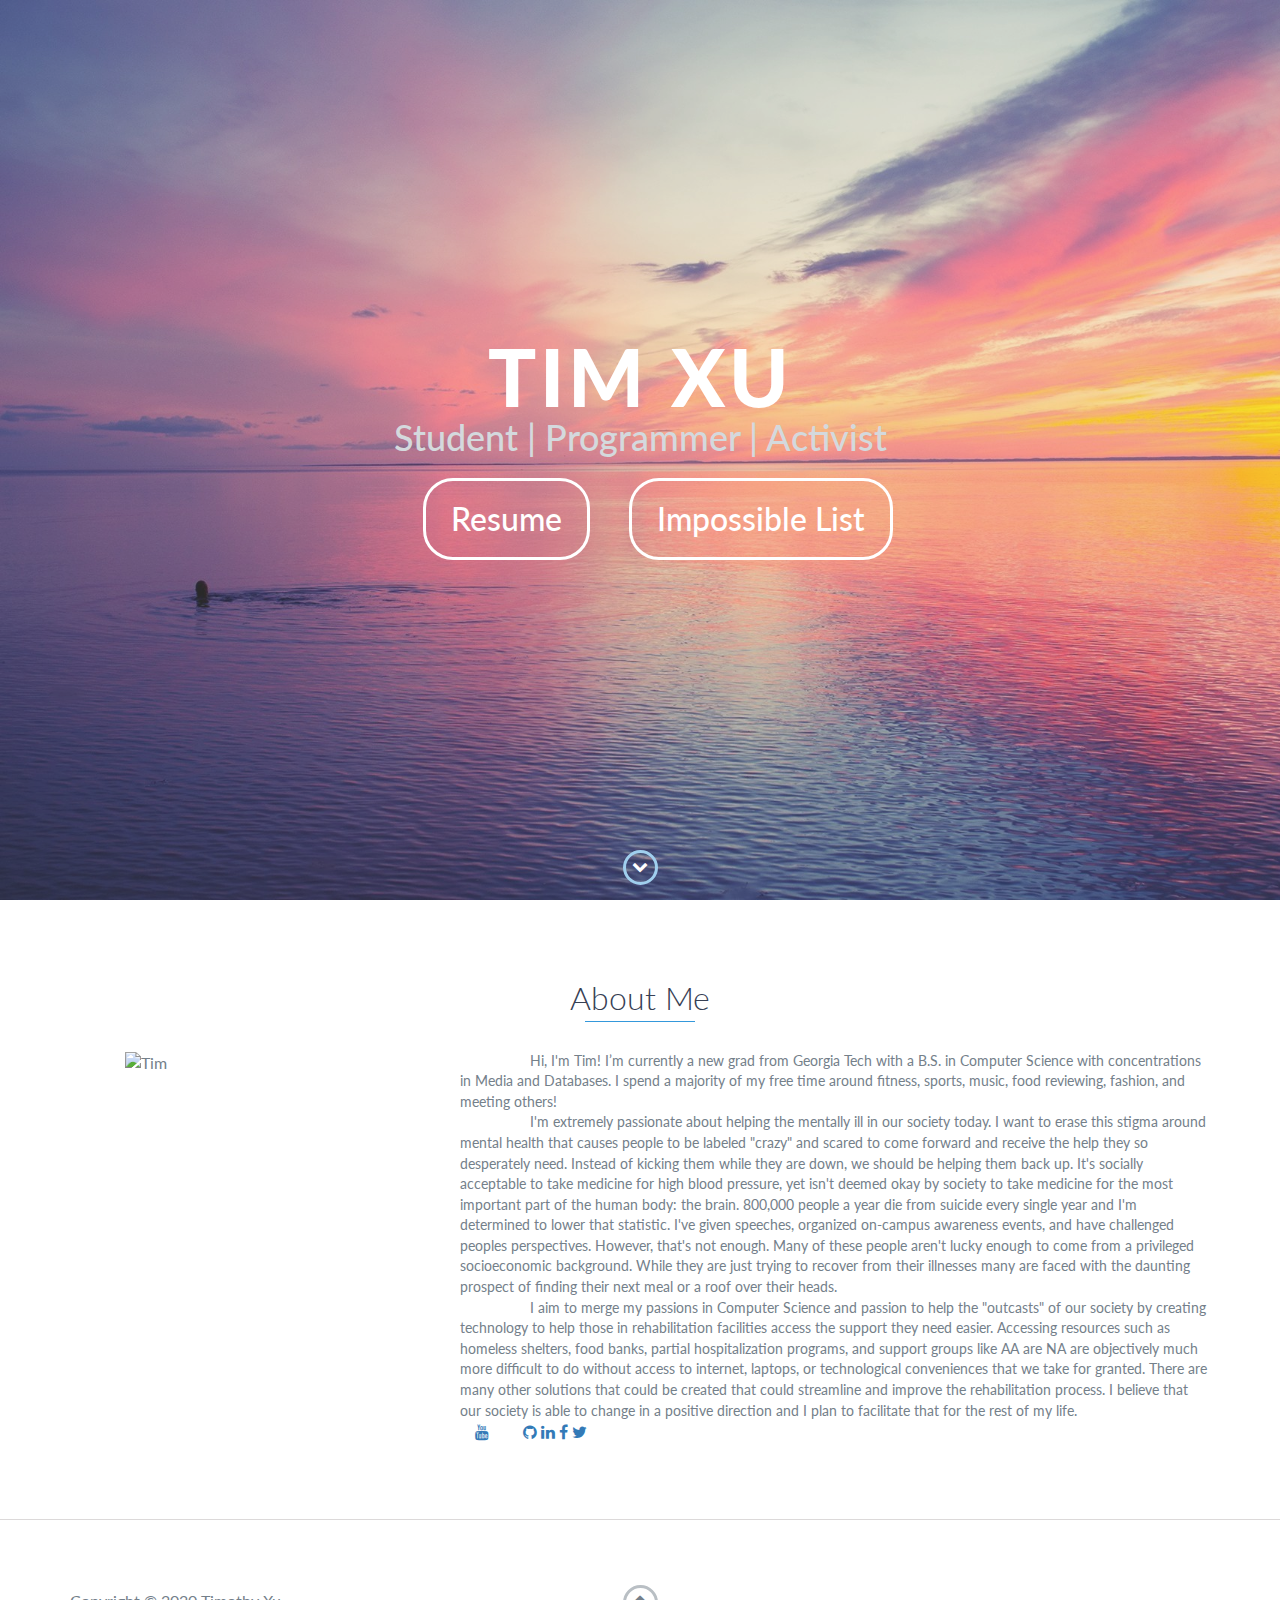
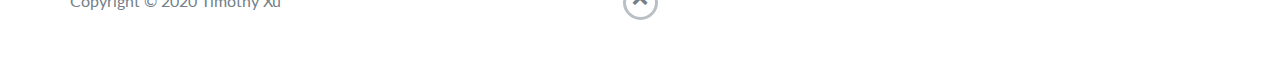
==== commit b2c5be6b: "Updated homepage, added resume page, updating impossible list" ====
--- a/index.html
+++ b/index.html
@@ -6,8 +6,8 @@
     <meta http-equiv="X-UA-Compatible" content="IE=edge">
     <meta name="viewport" content="width=device-width, initial-scale=1">
     <title>Tim Xu. Student. Programmer. Activist.</title>
-	<link rel="shortcut icon" href="images/T.png" type="image/x-icon">
-	<link rel="icon" href="T.png" type="image/x-icon">
+    <link rel="shortcut icon" href="images/T.png" type="image/x-icon">
+    <link rel="icon" href="T.png" type="image/x-icon">
     <link href="https://fonts.googleapis.com/css?family=Lato:300,400,700,900" rel="stylesheet">
     <link rel="stylesheet" href="libs/font-awesome/css/font-awesome.min.css">
     <link href="css/bootstrap.min.css" rel="stylesheet">
@@ -15,11 +15,11 @@
 </head>
 
 <body>
-    <div id="mobile-menu-open" class="shadow-large">
+    <!-- <div id="mobile-menu-open" class="shadow-large">
         <i class="fa fa-bars" aria-hidden="true"></i>
-    </div>
+    </div> -->
     <!-- End #mobile-menu-toggle -->
-  <header>
+    <!-- <header>
         <div id="mobile-menu-close">
             <span>Close</span> <i class="fa fa-times" aria-hidden="true"></i>
         </div>
@@ -43,14 +43,23 @@
                 <a href="#contact">Contact</a>
             </li>
         </ul>
-    </header>
+    </header> -->
     <!-- End header -->
     <div id="lead">
         <div id="lead-content">
-            <h1>Timothy Xu</h1>
+            <h1>Tim Xu</h1>
             <h2>Student | Programmer | Activist</h2>
-            <a href="TimXuResume.pdf" class="btn-rounded-white">Download Resume</a>
-            <a href="impossible.html" class="btn-rounded-white">View Impossible List</a>
+            <div class="container">
+                <div class="col-md-3"></div>
+                <div class="col-md-6">
+                    <a href="resume.html" class="btn-rounded-white">
+                        <h2-alt>Resume</h2-alt>
+                    </a>
+                    <a href="impossible.html" class="btn-rounded-white">
+                        <h2-alt>Impossible List</h2-alt>
+                    </a>
+                </div>
+            </div>
         </div>
         <!-- End #lead-content -->
 
@@ -68,46 +77,47 @@
     <div id="about">
         <div class="container">
             <div class="row">
+                <div class="col-md-12" align="center">
+                    <h2 class="heading">About Me</h2>
+                </div>
                 <div class="col-md-4">
-                    <!-- <h2 class="heading">About Me</h2> -->
                     <div class="w3-container">
-                        <h2 class = "intro">
+                        <!-- <h2 class="intro">
                             <p style="margin-left: 55px">
                                 About Me
                             </p>
-                        </h2>
-                           <p style="margin-left: 55px">
-                                 <img src="images/ted.JPG" class="w3-circle" alt="Tim" style="width: 100%">
-                            </p>
+                        </h2> -->
+                        <p style="margin-left: 55px">
+                            <img src="images/ted.JPG" class="w3-circle" alt="Tim" style="width: 100%">
+                        </p>
                     </div>
                 </div>
                 <div class="col-md-8">
                     <p>
-                        <br />  
-                        <div class = "sudo"> 
-                                I’m currently a fourth-year student at Georgia Tech majoring in CS with a focus on Media 
-                                and Database Design/Architecture. I have full-stack development experience: working in the frontend with HTML, CSS,
-                                JavaScript, and NodeJS, and in the backend with NoSQL/MongoDB.
+                        <div class="sudo">
+                            Hi, I'm Tim! I’m currently a new grad from Georgia Tech with a B.S. in Computer Science with concentrations in Media and Databases. I spend a majority of my free time around fitness, sports, music, food reviewing, fashion, and meeting others!
                         </div>
-                        <div class = "sudo">
-                                I'm extremely passionate about helping the mentally ill in our society today.
-                                I want to erase this stigma around mental health that causes people to be labeled "crazy" and scared to 
-                                come forward and receive the help they so desperately need. Instead of kicking them while they are down, we should be helping them back up. It's socially acceptable 
-                                to take medicine for high blood pressure, yet isn't deemed okay by society to take medicine for the most important part of the human 
-                                body: the brain. 800,000 people a year die from suicide every single year and I'm determined to lower that statistic. I've given 
-                                speeches, organized on-campus awareness events, and have challenged peoples perspectives. However, that's not enough. Many of these 
-                                people aren't lucky enough to come from a privileged socioeconomic background. While they are just trying to recover from their illnesses 
-                                many are faced with the daunting prospect of finding their next meal or a roof over their heads. 
+                        <div class="sudo">
+                            I'm extremely passionate about helping the mentally ill in our society today. I want to erase this stigma around mental health that causes people to be labeled "crazy" and scared to come forward and receive the help they so desperately need. Instead of
+                            kicking them while they are down, we should be helping them back up. It's socially acceptable to take medicine for high blood pressure, yet isn't deemed okay by society to take medicine for the most important part of the human
+                            body: the brain. 800,000 people a year die from suicide every single year and I'm determined to lower that statistic. I've given speeches, organized on-campus awareness events, and have challenged peoples perspectives. However,
+                            that's not enough. Many of these people aren't lucky enough to come from a privileged socioeconomic background. While they are just trying to recover from their illnesses many are faced with the daunting prospect of finding
+                            their next meal or a roof over their heads.
                         </div>
-                        <div class = "sudo">
-                                I aim to merge my passions in Computer Science and passion to help the "outcasts" of our society 
-                                by creating technology to help those in rehabilitation facilities access the support they need easier. Accessing resources such as homeless shelters, food banks, partial hospitalization programs, and support groups 
-                                like AA are NA are objectively much more difficult to do without access to internet, laptops, or technological conveniences that we take
-                                for granted. There are many other solutions that could be created that could streamline and improve the rehabilitation process. I believe that our society is able to 
-                                change in a positive direction and I plan to facilitate that for the rest of my life.
+                        <div class="sudo">
+                            I aim to merge my passions in Computer Science and passion to help the "outcasts" of our society by creating technology to help those in rehabilitation facilities access the support they need easier. Accessing resources such as homeless shelters, food
+                            banks, partial hospitalization programs, and support groups like AA are NA are objectively much more difficult to do without access to internet, laptops, or technological conveniences that we take for granted. There are many
+                            other solutions that could be created that could streamline and improve the rehabilitation process. I believe that our society is able to change in a positive direction and I plan to facilitate that for the rest of my life.
                         </div>
                         <div>
-                            <a href="https://www.youtube.com/watch?v=WRQo8V-frS4" target="_blank"><i class="fa fa-youtube" aria-hidden="true"></i></a>
+                            <div class="col-md-1">
+                                <a href="https://www.youtube.com/watch?v=WRQo8V-frS4" target="_blank"><i class="fa fa-youtube" aria-hidden="true"></i></a>
+
+                            </div>
+                            <a href="https://github.com/timshoe" target="_blank"><i class="fa fa-github" aria-hidden="true"></i></a>
+                            <a href="https://www.linkedin.com/in/timshoe/" target="_blank"><i class="fa fa-linkedin" aria-hidden="true"></i></a>
+                            <a href="https://www.facebook.com/tim.xuu" target="_blank"><i class="fa fa-facebook" aria-hidden="true"></i></a>
+                            <a href="https://twitter.com/timjong_un" target="_blank"><i class="fa fa-twitter" aria-hidden="true"></i></a>
                         </div>
                     </p>
                 </div>
@@ -115,213 +125,6 @@
         </div>
     </div>
     <!-- End #about -->
-
-    <div id="experience" class="background-alt">
-        <h2 class="heading">Experience</h2>
-        <div id="experience-timeline">
-            <div data-date="January 2020 – May 2020">
-                <h3>WarnerMedia</h3>
-                <h4>[NBA.com] Software Engineering Intern</h4>
-                <p>
-                    - Created a web app search tool to easily query and visualize articles from the CNN/NBA database
-                    - Utilized AWS Elasticsearch and GraphQL in the backend, ReactJS and MaterialUI in the frontend
-                    - Helped migrate the CNN and NBA Digital databases from REST to GraphQL 
-                </p>
-            </div>
-            <div data-date="May 2019 – August 2019">
-                    <h3>Salesforce</h3>
-                    <h4>Software Engineering Intern</h4>
-                    <p>
-                        - Worked w/ Sales Cloud Performance Engineering team on running automation testing scripts in Soleil 
-                        (platform that runs automation scripts for Sales Cloud) w/ Python to be displayed in Perf Framework
-                        (internal frontend web platform for the test runs). <br />
-                        - Created a report quantifying and measuring the data differences between the Aura and LWC frameworks 
-                        that were tested. <br />
-                        - Built a release page to compare any two features or frameworks in Sales Cloud and Lightning utilizing 
-                        HTML, JavaScript, NodeJS, Heroku, and MongoDB.
-                    </p>
-            </div>
-
-            <div data-date="July 2018 – Present">
-                    <h3>Vaco San Francisco</h3>
-                    <h4>Google Cloud Platform Innovator</h4>
-                    <p>
-                        - Worked closely with Google Cloud Platform teams, tests products and provides feedback on the products and features. <br />
-                        - Hosted and organized events with hundreds of people to bring awareness to GCP. <br />
-                        - Demoed DialogueFlow, BigQuery, Cloud Datastore, and other technologies to hundreds of students.
-                    </p>
-            </div>
-
-            <div data-date="May 2018 – Present">
-                <h3>Georgia Tech College of Computing</h3>
-                <h4>Student Assistant</h4>
-                <p>
-                    - Aided the College of Computing faculty in the handling of lecture material, office equipment, and technology. <br />
-                    - Managed over $10,000 worth of computing hardware on a daily basis. <br />
-                </p>
-            </div> 
-
-            <div data-date="May 2015 – September 2015">
-                <h3>Bahama Bucks Franchising Company</h3>
-                <h4>Crew Member</h4>
-                <p>
-                   - Received a 4.9-star customer satisfaction rating by curating gourmet shaved ice/drinks and handling hundreds of customers <br />
-                   - Managed over $300 in cash on a daily basis, improved speed and efficiency of shaved ice by modifying a step from the
-                    creation process. <br />
-                   - Supervised financial transactions, recorded weekly profits, and instructed two new employees on customer 
-                    interaction. <br />
-                </p>
-            </div>
-        </div>
-    </div>
-    <!-- End #experience -->
-
-    <div id="education">
-        <h2 class="heading">Education</h2>
-        <div class="education-block">
-            <h3>Georgia Institute of Technology</h3>
-            <span class="education-date">June 2018 - Dec 2020</span>
-            <h4>Bachelor of Science in Computer Science</h4>
-            <p>
-                Threads: Artificial Intelligence and Information Internetworks
-                <br />Relevant Coursework: 
-                <br />- Software Development (Java)
-                <br />- Systems Programming (C++)
-                <br />- Data Structures & Algorithms
-                <br />- Objects & Design (Android Development, Agile Development Process)
-                <br />- Intro to Database Systems (SQL)
-                <br />- Computer Organization (Assembly and C)
-                <br />- Systems and Netowrks (Computer Architecture)
-                <br />- Intro to AI
-                <br />- Junior Design (Team based I2P Implementation)
-                <br />- Linear Algebra
-                <br />- Algorithms
-            </p>
-        </div>
-        <div class="education-block">
-            <h3>University of Georgia</h3>
-            <span class="education-date">August 2016 - May 2018</span>
-            <h4>Bachelor of Science in Computer Science</h4>
-            <p>
-                Presidential Scholar, Dean's List, ACM Corporate Outreach Officer, Student Toastmasters, Club Rugby.
-            </p>
-        </div>
-        <!-- End .education-block -->
-    </div>
-    <!-- End #education -->
-
-    <div id="projects" class="background-alt">
-        <h2 class="heading">Projects</h2>
-        <div class="container">
-            <div class="row">
-                <div class="project shadow-large">
-                    <div class="project-image">
-                        <img src="images/timhxu.png" />
-                    </div>
-                    <!-- End .project-image -->
-                    <div class="project-info">
-                        <h3>www.timhxu.com</h3>
-                        <p>
-                            - An example of creative and clean UX/UI design. This website was built from the ground up, and exhibits proficiency with web development 
-                            and HTML/CSS/JS, as well as offering an understanding of personal style, taste, and design sensibilities. <br />
-                            - Hosted on GitHub Pages w’ a custom URL domain, utilized Bootstrap for responsive web design.
-                        </p>
-                        <a href="https://github.com/timshoe/Tetris">View Project</a>
-                    </div>
-                    <!-- End .project-info -->
-                </div>
-                <!-- End .project -->
-
-                <div class="project shadow-large">
-                    <div class="project-image">
-                        <img src="images/ghome.png" />
-                    </div>
-                    <!-- End .project-image -->
-                    <div class="project-info">
-                        <h3>Hungry Helper</h3>
-                        <p>
-                            - Google Home application that interprets the menus on the UGA’s Build Your Plate website and parses for matching keywords based on type of food and phrases said. Tells you what’s for breakfast or if a food you want is at the dining hall <br />
-                            - Built and collaborated with at UGAHacks with Actions on Google, DialogueFlow, and JSON.
-                        </p>
-                    </div>
-                    <!-- End .project-info -->
-                </div>
-                <!-- End .project -->
-
-                <div class="project shadow-large">
-                    <div class="project-image">
-                        <img src="images/timfacts.png" />
-                    </div>
-                    <!-- End .project-image -->
-                    <div class="project-info">
-                        <h3>TimFacts</h3>
-                        <p>
-                             - iOS app that outputs scenes of random fun facts and images about myself with each press of a button. <br />
-                             - Solo project built with Swift and XCode to learn functional programming and iOS development.
-                        </p>
-                        <a href="https://github.com/timshoe/TimFacts">View Project</a>
-                    </div>
-                    <!-- End .project-info -->
-                </div>
-                <!-- End .project -->
-            </div>
-        </div>
-    </div>
-    <!-- End #projects -->
-
-    <div id="skills">
-        <h2 class="heading">Languages  /  Frameworks</h2>
-        <ul>
-            <li>Java</li>
-            <li>Python</li>
-            <li>Git</li>
-            <li>NodeJS</li>
-            <li>MongoDB</li>
-            <li>HTML</li>
-            <li>CSS</li>
-            <li>JavaScript</li>
-            <li>C++</li>
-            <li>React Native</li>
-            <li>C++</li>
-
-        </ul>
-        <br />
-        <br />
-        <br />
-
-        <h2 class = "heading">Database  /  Environments</h2>
-        <ul>
-            <li>SQL</li>
-            <li>NoSQL</li>
-            <li>Google Cloud</li>            
-            <li>Heroku</li>
-            <li>AWS</li>
-            <li>VSCode</li>
-            <li>Git</li>
-            <li>IntelliJ</li>
-            <li>Unix</li>
-        </ul>
-        <br />
-        <br />
-        <br />
-        <h2 class = "heading">Contact Me</h2>
-        <ul>
-            <li>
-                <a href="https://github.com/timshoe" target="_blank"><i class="fa fa-github" aria-hidden="true"></i></a>
-            </li>
-            <li>
-                <a href="https://www.linkedin.com/in/timshoe/" target="_blank"><i class="fa fa-linkedin" aria-hidden="true"></i></a>
-            </li>
-            <li>
-                <a href="https://www.facebook.com/tim.xuu" target="_blank"><i class="fa fa-facebook" aria-hidden="true"></i></a>
-            </li>
-            <li>
-                <a href="https://twitter.com/timjong_un" target="_blank"><i class="fa fa-twitter" aria-hidden="true"></i></a>
-            </li>
-        </ul>
-    </div>
-    <!-- End #skills -->
-
     <footer>
         <div class="container">
             <div class="row">
@@ -345,4 +148,4 @@
 </body>
 
 
-</html>
+</html>--- a/css/styles.css
+++ b/css/styles.css
@@ -5,843 +5,889 @@
 */
 
 body {
-	font-family: 'Lato', sans-serif;
-	font-size: 16px
-}
-
-.sudo { 
-	text-indent: 70px; 
-	color: #74808a;
-	font-size: 0.9em;
-} 
+    font-family: 'Lato', sans-serif;
+    font-size: 16px
+}
+
+.sudo {
+    text-indent: 70px;
+    color: #74808a;
+    font-size: 0.9em;
+}
 
 body.active {
-	overflow: hidden;
-	z-index: -1
+    overflow: hidden;
+    z-index: -1
 }
 
 .no-js #experience-timeline>div {
-	background: #fff;
-	padding: 10px;
-	margin-bottom: 10px;
-	border: 1px solid #dcd9d9
+    background: #fff;
+    padding: 10px;
+    margin-bottom: 10px;
+    border: 1px solid #dcd9d9
 }
 
 .no-js #experience-timeline>div h3 {
-	font-size: 1.5em;
-	font-weight: 300;
-	color: #374054;
-	display: inline-block;
-	margin: 0
+    font-size: 1.5em;
+    font-weight: 300;
+    color: #374054;
+    display: inline-block;
+    margin: 0
 }
 
 .no-js #experience-timeline>div h4 {
-	font-size: 1.2em;
-	font-weight: 300;
-	color: #7e8890;
-	margin: 0 0 15px 0
+    font-size: 1.2em;
+    font-weight: 300;
+    color: #7e8890;
+    margin: 0 0 15px 0
 }
 
 .no-js #experience-timeline>div p {
-	color: #74808a;
-	font-size: 0.9em;
-	margin: 0
+    color: #74808a;
+    font-size: 0.9em;
+    margin: 0
 }
 
 .no-js #experience-timeline:before,
 .no-js #experience-timeline:after {
-	content: none
+    content: none
 }
 
 @keyframes dropHeader {
-	0% {
-		transform: translateY(-100%)
-	}
-	100% {
-		transform: translateY(0)
-	}
+    0% {
+        transform: translateY(-100%)
+    }
+    100% {
+        transform: translateY(0)
+    }
 }
 
 header {
-	position: absolute;
-	top: 0;
-	left: 0;
-	right: 0;
-	text-align: center;
-	z-index: 10;
-	animation-name: dropHeader;
-	animation-iteration-count: 1;
-	animation-timing-function: ease;
-	animation-duration: 0.75s
+    position: absolute;
+    top: 0;
+    left: 0;
+    right: 0;
+    text-align: center;
+    z-index: 10;
+    animation-name: dropHeader;
+    animation-iteration-count: 1;
+    animation-timing-function: ease;
+    animation-duration: 0.75s
 }
 
 header ul {
-	display: inline-block;
-	background: #fff;
-	text-align: center;
-	padding: 10px;
-	margin: 0;
-	border-bottom-right-radius: 4px;
-	border-bottom-left-radius: 4px
+    display: inline-block;
+    background: #fff;
+    text-align: center;
+    padding: 10px;
+    margin: 0;
+    border-bottom-right-radius: 4px;
+    border-bottom-left-radius: 4px
 }
 
 header li {
-	display: inline-block
+    display: inline-block
 }
 
 header a {
-	display: block;
-	color: #3498db;
-	padding: 10px
+    display: block;
+    color: #3498db;
+    padding: 10px
 }
 
 header a:hover {
-	color: #217dbb;
-	text-decoration: none;
-	background: #eee;
-	border-radius: 4px
+    color: #217dbb;
+    text-decoration: none;
+    background: #eee;
+    border-radius: 4px
 }
 
 header a:focus {
-	color: #3498db;
-	text-decoration: none
+    color: #3498db;
+    text-decoration: none
 }
 
 header.active {
-	display: block
+    display: block
 }
 
 header.sticky {
-	position: fixed;
-	z-index: 999
+    position: fixed;
+    z-index: 999
 }
 
 #menu.active {
-	display: block
+    display: block
 }
 
 #mobile-menu-open {
-	display: none;
-	cursor: pointer;
-	position: fixed;
-	right: 15px;
-	top: 10px;
-	color: #3498db;
-	font-size: 1.5em;
-	z-index: 20;
-	padding: 0 7px;
-	border-radius: 4px;
-	background: #fff
+    display: none;
+    cursor: pointer;
+    position: fixed;
+    right: 15px;
+    top: 10px;
+    color: #3498db;
+    font-size: 1.5em;
+    z-index: 20;
+    padding: 0 7px;
+    border-radius: 4px;
+    background: #fff
 }
 
 #mobile-menu-close {
-	display: none;
-	text-align: right;
-	width: 100%;
-	background: #fff;
-	font-size: 1.5em;
-	padding-right: 15px;
-	padding-top: 10px;
-	cursor: pointer;
-	color: #3498db
+    display: none;
+    text-align: right;
+    width: 100%;
+    background: #fff;
+    font-size: 1.5em;
+    padding-right: 15px;
+    padding-top: 10px;
+    cursor: pointer;
+    color: #3498db
 }
 
 #mobile-menu-close span {
-	font-size: 0.5em;
-	text-transform: uppercase
+    font-size: 0.5em;
+    text-transform: uppercase
 }
 
 #mobile-menu-close i {
-	vertical-align: middle
+    vertical-align: middle
 }
 
 footer {
-	padding: 50px 0
+    padding: 50px 0
 }
 
 .copyright {
-	padding-top: 20px
+    padding-top: 20px
 }
 
 .copyright p {
-	margin: 0;
-	color: #74808a
+    margin: 0;
+    color: #74808a
 }
 
 .top {
-	text-align: center
+    text-align: center
 }
 
 .top span {
-	cursor: pointer;
-	display: block;
-	margin: 15px auto 0 auto;
-	width: 35px;
-	height: 35px;
-	border-radius: 50%;
-	border: 3px solid #b9bfc4;
-	text-align: center
+    cursor: pointer;
+    display: block;
+    margin: 15px auto 0 auto;
+    width: 35px;
+    height: 35px;
+    border-radius: 50%;
+    border: 3px solid #b9bfc4;
+    text-align: center
 }
 
 .top i {
-	color: #74808a
+    color: #74808a
 }
 
 .social {
-	text-align: right
+    text-align: right
 }
 
 .social ul {
-	margin: 5px 0 0 0;
-	padding: 0
+    margin: 5px 0 0 0;
+    padding: 0
 }
 
 .social li {
-	display: inline-block;
-	font-size: 1.25em;
-	list-style: none
+    display: inline-block;
+    font-size: 1.25em;
+    list-style: none
 }
 
 .social a {
-	display: block;
-	color: #74808a;
-	padding: 10px
+    display: block;
+    color: #74808a;
+    padding: 10px
 }
 
 .social a:hover {
-	color: #3498db
+    color: #3498db
 }
 
 .btn-rounded-white {
-	display: inline-block;
-	color: #fff;
-	padding: 15px 25px;
-	border: 3px solid #fff;
-	border-radius: 30px;
-	transition: .5s ease all
+    display: inline-block;
+    color: #fff;
+    padding: 15px 25px;
+    border: 3px solid #fff;
+    border-radius: 30px;
+    transition: .5s ease all;
+    margin-left: 35px
 }
 
 .btn-rounded-white:hover {
-	color: #3498db;
-	background: #fff;
-	text-decoration: none
+    color: #3498db;
+    background: #fff;
+    text-decoration: none
 }
 
 .shadow {
-	box-shadow: 0 1px 3px rgba(0, 0, 0, 0.12), 0 1px 2px rgba(0, 0, 0, 0.24)
+    box-shadow: 0 1px 3px rgba(0, 0, 0, 0.12), 0 1px 2px rgba(0, 0, 0, 0.24)
 }
 
 .shadow-large {
-	box-shadow: 0 3px 6px rgba(0, 0, 0, 0.08), 0 3px 6px rgba(0, 0, 0, 0.15)
+    box-shadow: 0 3px 6px rgba(0, 0, 0, 0.08), 0 3px 6px rgba(0, 0, 0, 0.15)
 }
 
 .heading {
-	position: relative;
-	display: inline-block;
-	font-size: 2em;
-	font-weight: 300;
-	margin: 0 0 30px 0
+    position: relative;
+    display: inline-block;
+    font-size: 2em;
+    font-weight: 300;
+    margin: 0 0 30px 0
 }
 
 .heading:after {
-	position: absolute;
-	content: '';
-	top: 100%;
-	height: 1px;
-	width: 110px;
-	left: 0;
-	right: 0;
-	margin: 0 auto;
-	background: #3498db
+    position: absolute;
+    content: '';
+    top: 100%;
+    height: 1px;
+    width: 110px;
+    left: 0;
+    right: 0;
+    margin: 0 auto;
+    background: #3498db
 }
 
 .background-alt {
-	background: #f2f2f5
+    background: #f2f2f5
 }
 
 #lead {
-	position: relative;
-	height: 100vh;
-	min-height: 500px;
-	max-height: 1080px;
-	background: url(../images/Sunset.jpg);
-	background-size: cover;
-	padding: 15px;
-	overflow: hidden
+    position: relative;
+    height: 100vh;
+    min-height: 500px;
+    max-height: 1000px;
+    background: url(../images/Sunset.jpg);
+    background-size: cover;
+    padding: 15px;
+    overflow: hidden
+}
+
+#lead-alt {
+    position: relative;
+    height: 100vh;
+    min-height: 150px;
+    max-height: 200px;
+    background: url(../images/Sunset.jpg);
+    background-size: cover;
+    padding: 15px;
+    overflow: hidden
 }
 
 #lead-content {
-	position: absolute;
-	z-index: 10;
-	top: 50%;
-	left: 50%;
-	transform: translate(-50%, -50%);
-	text-align: center
+    position: absolute;
+    z-index: 10;
+    top: 50%;
+    left: 50%;
+    transform: translate(-50%, -50%);
+    text-align: center
 }
 
 #lead-content h1,
 #lead-content h2 {
-	margin: 0
+    margin: 0
 }
 
 #lead-content h1 {
-	color: #fff;
-	font-weight: 900;
-	font-size: 5em;
-	text-transform: uppercase;
-	letter-spacing: 0.05em;
-	line-height: 0.9em
+    color: #fff;
+    font-weight: 900;
+    font-size: 5em;
+    text-transform: uppercase;
+    letter-spacing: 0.05em;
+    line-height: 0.9em
+}
+
+#lead-content h1-alt {
+    color: #fff;
+    font-weight: 900;
+    font-size: 4em;
+    text-transform: uppercase;
+    letter-spacing: 0.05em;
+    line-height: 1em
+}
+
+#lead-content h1-alt2 {
+    color: #fff;
+    font-weight: 900;
+    font-size: 2.5em;
+    text-transform: uppercase;
+    letter-spacing: 0.05em;
+    line-height: .9em
+}
+
+#lead-content h1-alt3 {
+    color: #fff;
+    font-weight: 900;
+    font-size: 1em;
+    letter-spacing: 0.05em;
+    line-height: .9em
 }
 
 #lead-content h2 {
-	color: #a0cfee;
-	font-weight: 500;
-	font-size: 2.25em;
-	margin-bottom: 15px
+    color: #d4d9dd;
+    font-weight: 500;
+    font-size: 2.25em;
+    margin-bottom: 15px
+}
+
+#lead-content h2-alt {
+    color: #ffffff;
+    font-weight: 500;
+    font-size: 2em;
+    margin-bottom: 1px
 }
 
 #lead-overlay {
-	position: absolute;
-	height: 100%;
-	width: 100%;
-	top: 0;
-	right: 0;
-	bottom: 0;
-	left: 0;
-	background: rgba(33, 125, 187, 0.8);
-	z-index: 1
+    position: absolute;
+    height: 100%;
+    width: 100%;
+    top: 0;
+    right: 0;
+    bottom: 0;
+    left: 0;
+    background: rgba(214, 214, 214, 0.8);
+    z-index: 1;
+    opacity: .24
 }
 
 #lead-down {
-	position: absolute;
-	left: 0;
-	right: 0;
-	width: 100%;
-	text-align: center;
-	z-index: 10;
-	bottom: 15px;
-	color: #fff
+    position: absolute;
+    left: 0;
+    right: 0;
+    width: 100%;
+    text-align: center;
+    z-index: 10;
+    bottom: 15px;
+    color: #fff
 }
 
 #lead-down span {
-	cursor: pointer;
-	display: block;
-	margin: 0 auto;
-	width: 35px;
-	height: 35px;
-	border-radius: 50%;
-	border: 3px solid #a0cfee;
-	text-align: center
+    cursor: pointer;
+    display: block;
+    margin: 0 auto;
+    width: 35px;
+    height: 35px;
+    border-radius: 50%;
+    border: 3px solid #a0cfee;
+    text-align: center
 }
 
 #lead-down i {
-	animation: pulsate 1.5s ease;
-	animation-iteration-count: infinite;
-	padding-top: 5px
+    animation: pulsate 1.5s ease;
+    animation-iteration-count: infinite;
+    padding-top: 5px
 }
 
 @keyframes pulsate {
-	0% {
-		transform: scale(1, 1)
-	}
-	50% {
-		transform: scale(1.2, 1.2)
-	}
-	100% {
-		transform: scale(1, 1)
-	}
+    0% {
+        transform: scale(1, 1)
+    }
+    50% {
+        transform: scale(1.2, 1.2)
+    }
+    100% {
+        transform: scale(1, 1)
+    }
 }
 
 #about {
-	padding: 75px 15px;
-	border-bottom: 1px solid #dcd9d9
+    padding: 75px 15px;
+    border-bottom: 1px solid #dcd9d9
 }
 
 #about h2 {
-	color: #374054
+    color: #374054
 }
 
 #about p {
-	color: #74808a;
-	margin: 0
+    color: #74808a;
+    margin: 0
 }
 
 #experience {
-	padding: 50px 15px;
-	text-align: center;
-	border-bottom: 1px solid #dcd9d9
+    padding: 50px 15px;
+    text-align: center;
+    border-bottom: 1px solid #dcd9d9
 }
 
 #experience h2 {
-	color: #374054
+    color: #374054
 }
 
 #experience-timeline {
-	margin: 30px auto 0 auto;
-	position: relative;
-	max-width: 1000px
+    margin: 30px auto 0 auto;
+    position: relative;
+    max-width: 1000px
 }
 
 #experience-timeline:before {
-	position: absolute;
-	content: '';
-	top: 0;
-	bottom: 0;
-	left: 303px;
-	right: auto;
-	height: 100%;
-	width: 3px;
-	background: #3498db;
-	z-index: 0
+    position: absolute;
+    content: '';
+    top: 0;
+    bottom: 0;
+    left: 303px;
+    right: auto;
+    height: 100%;
+    width: 3px;
+    background: #3498db;
+    z-index: 0
 }
 
 #experience-timeline:after {
-	position: absolute;
-	content: '';
-	width: 3px;
-	height: 40px;
-	background: #3498db;
-	background: linear-gradient(to bottom, #3498db, rgba(52, 152, 219, 0));
-	top: 100%;
-	left: 303px
+    position: absolute;
+    content: '';
+    width: 3px;
+    height: 40px;
+    background: #3498db;
+    background: linear-gradient(to bottom, #3498db, rgba(52, 152, 219, 0));
+    top: 100%;
+    left: 303px
 }
 
 .vtimeline-content {
-	margin-left: 350px;
-	background: #fff;
-	border: 1px solid #e6e6e6;
-	padding: 15px;
-	border-radius: 3px;
-	text-align: left
+    margin-left: 350px;
+    background: #fff;
+    border: 1px solid #e6e6e6;
+    padding: 15px;
+    border-radius: 3px;
+    text-align: left
 }
 
 .vtimeline-content h3 {
-	font-size: 1.5em;
-	font-weight: 300;
-	color: #374054;
-	display: inline-block;
-	margin: 0
+    font-size: 1.5em;
+    font-weight: 300;
+    color: #374054;
+    display: inline-block;
+    margin: 0
 }
 
 .vtimeline-content h4 {
-	font-size: 1.2em;
-	font-weight: 300;
-	color: #7e8890;
-	margin: 0 0 15px 0
+    font-size: 1.2em;
+    font-weight: 300;
+    color: #7e8890;
+    margin: 0 0 15px 0
 }
 
 .vtimeline-content p {
-	color: #74808a;
-	font-size: 0.9em;
-	margin: 0
+    color: #74808a;
+    font-size: 0.9em;
+    margin: 0
 }
 
 .vtimeline-point {
-	position: relative;
-	display: block;
-	vertical-align: top;
-	margin-bottom: 30px
+    position: relative;
+    display: block;
+    vertical-align: top;
+    margin-bottom: 30px
 }
 
 .vtimeline-icon {
-	position: relative;
-	color: #fff;
-	width: 50px;
-	height: 50px;
-	background: #3498db;
-	border-radius: 50%;
-	float: left;
-	z-index: 99;
-	margin-left: 280px
+    position: relative;
+    color: #fff;
+    width: 50px;
+    height: 50px;
+    background: #3498db;
+    border-radius: 50%;
+    float: left;
+    z-index: 99;
+    margin-left: 280px
 }
 
 .vtimeline-icon i {
-	display: block;
-	font-size: 2em;
-	margin-top: 10px
+    display: block;
+    font-size: 2em;
+    margin-top: 10px
 }
 
 .vtimeline-date {
-	width: 260px;
-	text-align: right;
-	position: absolute;
-	left: 0;
-	top: 10px;
-	font-weight: 300;
-	color: #374054
+    width: 260px;
+    text-align: right;
+    position: absolute;
+    left: 0;
+    top: 10px;
+    font-weight: 300;
+    color: #374054
 }
 
 #education {
-	padding: 50px 15px 20px 15px;
-	border-bottom: 1px solid #dcd9d9;
-	text-align: center
+    padding: 50px 15px 20px 15px;
+    border-bottom: 1px solid #dcd9d9;
+    text-align: center
 }
 
 #education h2 {
-	color: #374054;
-	margin-bottom: 50px
+    color: #374054;
+    margin-bottom: 50px
 }
 
 .education-block {
-	max-width: 700px;
-	margin: 0 auto 30px auto;
-	padding: 15px;
-	border: 1px solid #dcd9d9;
-	text-align: left
+    max-width: 700px;
+    margin: 0 auto 30px auto;
+    padding: 15px;
+    border: 1px solid #dcd9d9;
+    text-align: left
 }
 
 .education-block h3 {
-	font-weight: 500;
-	float: left;
-	margin: 0;
-	color: #374054
+    font-weight: 500;
+    float: left;
+    margin: 0;
+    color: #374054
 }
 
 .education-block span {
-	color: #74808a;
-	float: right
+    color: #74808a;
+    float: right
 }
 
 .education-block h4 {
-	color: #74808a;
-	clear: both;
-	font-weight: 500;
-	margin: 0 0 15px 0
+    color: #74808a;
+    clear: both;
+    font-weight: 500;
+    margin: 0 0 15px 0
 }
 
 .education-block p,
 .education-block ul {
-	margin: 0;
-	color: #74808a;
-	font-size: 0.9em
+    margin: 0;
+    color: #74808a;
+    font-size: 0.9em
 }
 
 .education-block ul {
-	padding: 0 0 0 15px
+    padding: 0 0 0 15px
 }
 
 #projects {
-	padding: 50px 15px;
-	border-bottom: 1px solid #dcd9d9;
-	text-align: center
+    padding: 50px 15px;
+    border-bottom: 1px solid #dcd9d9;
+    text-align: center
 }
 
 #projects h2 {
-	color: #374054;
-	margin-bottom: 50px
+    color: #374054;
+    margin-bottom: 50px
 }
 
 .project {
-	position: relative;
-	max-width: 900px;
-	margin: 0 auto 30px auto;
-	overflow: hidden;
-	background: #fff;
-	border-radius: 4px
+    position: relative;
+    max-width: 900px;
+    margin: 0 auto 30px auto;
+    overflow: hidden;
+    background: #fff;
+    border-radius: 4px
 }
 
 .project-image {
-	float: left
+    float: left
 }
 
 .project-info {
-	position: absolute;
-	top: 50%;
-	transform: translateY(-50%);
-	margin-left: 300px;
-	padding: 5px
+    position: absolute;
+    top: 50%;
+    transform: translateY(-50%);
+    margin-left: 300px;
+    padding: 5px
 }
 
 .project-info h3 {
-	font-size: 1.5em;
-	font-weight: 300;
-	color: #374054;
-	margin: 0 0 15px 0
+    font-size: 1.5em;
+    font-weight: 300;
+    color: #374054;
+    margin: 0 0 15px 0
 }
 
 .project-info p {
-	color: #74808a;
-	margin: 0 0 15px 0;
-	font-size: 0.9em
+    color: #74808a;
+    margin: 0 0 15px 0;
+    font-size: 0.9em
 }
 
 .no-image .project-info {
-	position: relative;
-	margin: 0;
-	padding: 30px 15px;
-	transform: none
+    position: relative;
+    margin: 0;
+    padding: 30px 15px;
+    transform: none
 }
 
 #more-projects {
-	display: none
+    display: none
 }
 
 #skills {
-	padding: 50px 15px;
-	text-align: center
+    padding: 50px 15px;
+    text-align: center
 }
 
 #skills h2 {
-	color: #374054;
-	margin-bottom: 50px
+    color: #374054;
+    margin-bottom: 50px
 }
 
 #skills ul {
-	display: block;
-	margin: 0 auto;
-	padding: 0;
-	max-width: 800px
+    display: block;
+    margin: 0 auto;
+    padding: 0;
+    max-width: 800px
 }
 
 #skills li {
-	display: inline-block;
-	margin: 7px;
-	padding: 5px 10px;
-	color: #374054;
-	background: #e4e4ea;
-	list-style: none;
-	cursor: default;
-	font-size: 1.2em
+    display: inline-block;
+    margin: 7px;
+    padding: 5px 10px;
+    color: #374054;
+    background: #e4e4ea;
+    list-style: none;
+    cursor: default;
+    font-size: 1.2em
 }
 
 #contact {
-	padding: 50px 15px;
-	background: #3498db;
-	text-align: center
+    padding: 50px 15px;
+    background: #3498db;
+    text-align: center
 }
 
 #contact h2 {
-	margin: 0 0 15px 0;
-	color: #fff;
-	font-weight: 500
+    margin: 0 0 15px 0;
+    color: #fff;
+    font-weight: 500
 }
 
 #contact-form {
-	max-width: 500px;
-	margin: 0 auto
+    max-width: 500px;
+    margin: 0 auto
 }
 
 #contact-form input,
 #contact-form textarea {
-	display: block;
-	width: 100%;
-	padding: 10px;
-	border-radius: 4px;
-	border: none;
-	margin-bottom: 10px;
-	background: #1d6fa5;
-	color: #fff;
-	transition: .5s ease all
+    display: block;
+    width: 100%;
+    padding: 10px;
+    border-radius: 4px;
+    border: none;
+    margin-bottom: 10px;
+    background: #1d6fa5;
+    color: #fff;
+    transition: .5s ease all
 }
 
 #contact-form input::-webkit-input-placeholder,
 #contact-form textarea::-webkit-input-placeholder {
-	color: #fff
+    color: #fff
 }
 
 #contact-form input:-moz-placeholder,
 #contact-form textarea:-moz-placeholder {
-	color: #fff;
-	opacity: 1
+    color: #fff;
+    opacity: 1
 }
 
 #contact-form input::-moz-placeholder,
 #contact-form textarea::-moz-placeholder {
-	color: #fff;
-	opacity: 1
+    color: #fff;
+    opacity: 1
 }
 
 #contact-form input:-ms-input-placeholder,
 #contact-form textarea:-ms-input-placeholder {
-	color: #fff
+    color: #fff
 }
 
 #contact-form input:focus,
 #contact-form textarea:focus {
-	outline: none;
-	background: #16527a
+    outline: none;
+    background: #16527a
 }
 
 #contact-form textarea {
-	height: 150px;
-	resize: none
+    height: 150px;
+    resize: none
 }
 
 #contact-form button {
-	display: block;
-	width: 100%;
-	background: #fff;
-	border-radius: 4px;
-	padding: 5px 10px;
-	border: none;
-	color: #3498db;
-	font-weight: 700;
-	box-shadow: 0 1px 3px rgba(0, 0, 0, 0.12), 0 1px 2px rgba(0, 0, 0, 0.24);
-	transition: .5s ease all
+    display: block;
+    width: 100%;
+    background: #fff;
+    border-radius: 4px;
+    padding: 5px 10px;
+    border: none;
+    color: #3498db;
+    font-weight: 700;
+    box-shadow: 0 1px 3px rgba(0, 0, 0, 0.12), 0 1px 2px rgba(0, 0, 0, 0.24);
+    transition: .5s ease all
 }
 
 #contact-form button:hover {
-	box-shadow: 0 10px 20px rgba(0, 0, 0, 0.19), 0 6px 6px rgba(0, 0, 0, 0.23)
+    box-shadow: 0 10px 20px rgba(0, 0, 0, 0.19), 0 6px 6px rgba(0, 0, 0, 0.23)
 }
 
 .optional-section {
-	padding: 50px 15px;
-	text-align: center;
-	border-top: 1px solid #dcd9d9
+    padding: 50px 15px;
+    text-align: center;
+    border-top: 1px solid #dcd9d9
 }
 
 .optional-section h2 {
-	color: #374054
+    color: #374054
 }
 
 .optional-section-block {
-	max-width: 700px;
-	margin: 0 auto 30px auto;
-	padding: 15px;
-	border: 1px solid #dcd9d9;
-	background: #fff;
-	text-align: left
+    max-width: 700px;
+    margin: 0 auto 30px auto;
+    padding: 15px;
+    border: 1px solid #dcd9d9;
+    background: #fff;
+    text-align: left
 }
 
 .optional-section-block h3 {
-	font-weight: 500;
-	margin: 0 0 15px 0;
-	color: #374054
+    font-weight: 500;
+    margin: 0 0 15px 0;
+    color: #374054
 }
 
 .optional-section-block h4 {
-	color: #74808a;
-	clear: both;
-	font-weight: 500;
-	margin: 0 0 15px 0
+    color: #74808a;
+    clear: both;
+    font-weight: 500;
+    margin: 0 0 15px 0
 }
 
 .optional-section-block p,
 .optional-section-block ul {
-	margin: 0 0 15px 0;
-	color: #74808a;
-	font-size: 0.9em
+    margin: 0 0 15px 0;
+    color: #74808a;
+    font-size: 0.9em
 }
 
 .optional-section-block ul {
-	padding: 0 0 0 15px
+    padding: 0 0 0 15px
 }
 
 @media only screen and (max-width: 750px) {
-	#experience-timeline:before,
-	#experience-timeline:after {
-		left: 23px
-	}
-	.vtimeline-date {
-		width: auto;
-		text-align: left;
-		position: relative;
-		margin-bottom: 15px;
-		display: block;
-		margin-left: 70px
-	}
-	.vtimeline-icon {
-		margin-left: 0
-	}
-	.vtimeline-content {
-		margin-left: 70px
-	}
+    #experience-timeline:before,
+    #experience-timeline:after {
+        left: 23px
+    }
+    .vtimeline-date {
+        width: auto;
+        text-align: left;
+        position: relative;
+        margin-bottom: 15px;
+        display: block;
+        margin-left: 70px
+    }
+    .vtimeline-icon {
+        margin-left: 0
+    }
+    .vtimeline-content {
+        margin-left: 70px
+    }
 }
 
 @media only screen and (max-width: 992px) {
-	#lead {
-		height: auto;
-		min-height: auto;
-		max-height: auto;
-		padding: 100px 15px
-	}
-	#lead-content {
-		position: relative;
-		transform: none;
-		left: auto;
-		top: auto
-	}
-	#lead-content h1 {
-		font-size: 3em
-	}
-	#lead-content h2 {
-		font-size: 1.75em
-	}
-	#about {
-		text-align: center
-	}
-	#about p {
-		text-align: left
-	}
+    #lead {
+        height: auto;
+        min-height: auto;
+        max-height: auto;
+        padding: 100px 15px
+    }
+    #lead-content {
+        position: relative;
+        transform: none;
+        left: auto;
+        top: auto
+    }
+    #lead-content h1 {
+        font-size: 3em
+    }
+    #lead-content h2 {
+        font-size: 1.75em
+    }
+    #about {
+        text-align: center
+    }
+    #about p {
+        text-align: left
+    }
 }
 
 @media only screen and (max-width: 768px) {
-	header {
-		position: fixed;
-		display: none;
-		z-index: 999;
-		animation: none;
-		bottom: 0;
-		height: 100%
-	}
-	#mobile-menu-open,
-	#mobile-menu-close {
-		display: block
-	}
-	#menu {
-		height: 100%;
-		overflow-y: auto;
-		box-shadow: none;
-		border-radius: 0;
-		width: 100%
-	}
-	#menu li {
-		display: block;
-		margin-bottom: 10px
-	}
-	#lead-content h1 {
-		font-size: 2em
-	}
-	#lead-content h2 {
-		font-size: 1.3em
-	}
-	#lead-content a {
-		padding: 10px 20px
-	}
-	#lead-down {
-		display: none
-	}
-	.education-block h3,
-	.education-block span {
-		float: none
-	}
-	.project-image {
-		display: none
-	}
-	.project-info {
-		position: relative;
-		margin: 0;
-		padding: 30px 15px;
-		top: auto;
-		transform: none
-	}
-	footer {
-		text-align: center
-	}
-	.social {
-		text-align: center
-	}
+    header {
+        position: fixed;
+        display: none;
+        z-index: 999;
+        animation: none;
+        bottom: 0;
+        height: 100%
+    }
+    #mobile-menu-open,
+    #mobile-menu-close {
+        display: block
+    }
+    #menu {
+        height: 100%;
+        overflow-y: auto;
+        box-shadow: none;
+        border-radius: 0;
+        width: 100%
+    }
+    #menu li {
+        display: block;
+        margin-bottom: 10px
+    }
+    #lead-content h1 {
+        font-size: 2em
+    }
+    #lead-content h2 {
+        font-size: 1.3em
+    }
+    #lead-content a {
+        padding: 10px 20px
+    }
+    #lead-down {
+        display: none
+    }
+    .education-block h3,
+    .education-block span {
+        float: none
+    }
+    .project-image {
+        display: none
+    }
+    .project-info {
+        position: relative;
+        margin: 0;
+        padding: 30px 15px;
+        top: auto;
+        transform: none
+    }
+    footer {
+        text-align: center
+    }
+    .social {
+        text-align: center
+    }
 }
 
 @media only screen and (max-width: 480px) {
-	#lead-content h1 {
-		font-size: 1.5em
-	}
-	#lead-content h2 {
-		font-size: 1em
-	}
-	#lead-content a {
-		font-size: 0.9em;
-		padding: 5px 10px
-	}
+    #lead-content h1 {
+        font-size: 1.5em
+    }
+    #lead-content h2 {
+        font-size: 1em
+    }
+    #lead-content a {
+        font-size: 0.9em;
+        padding: 5px 10px
+    }
 }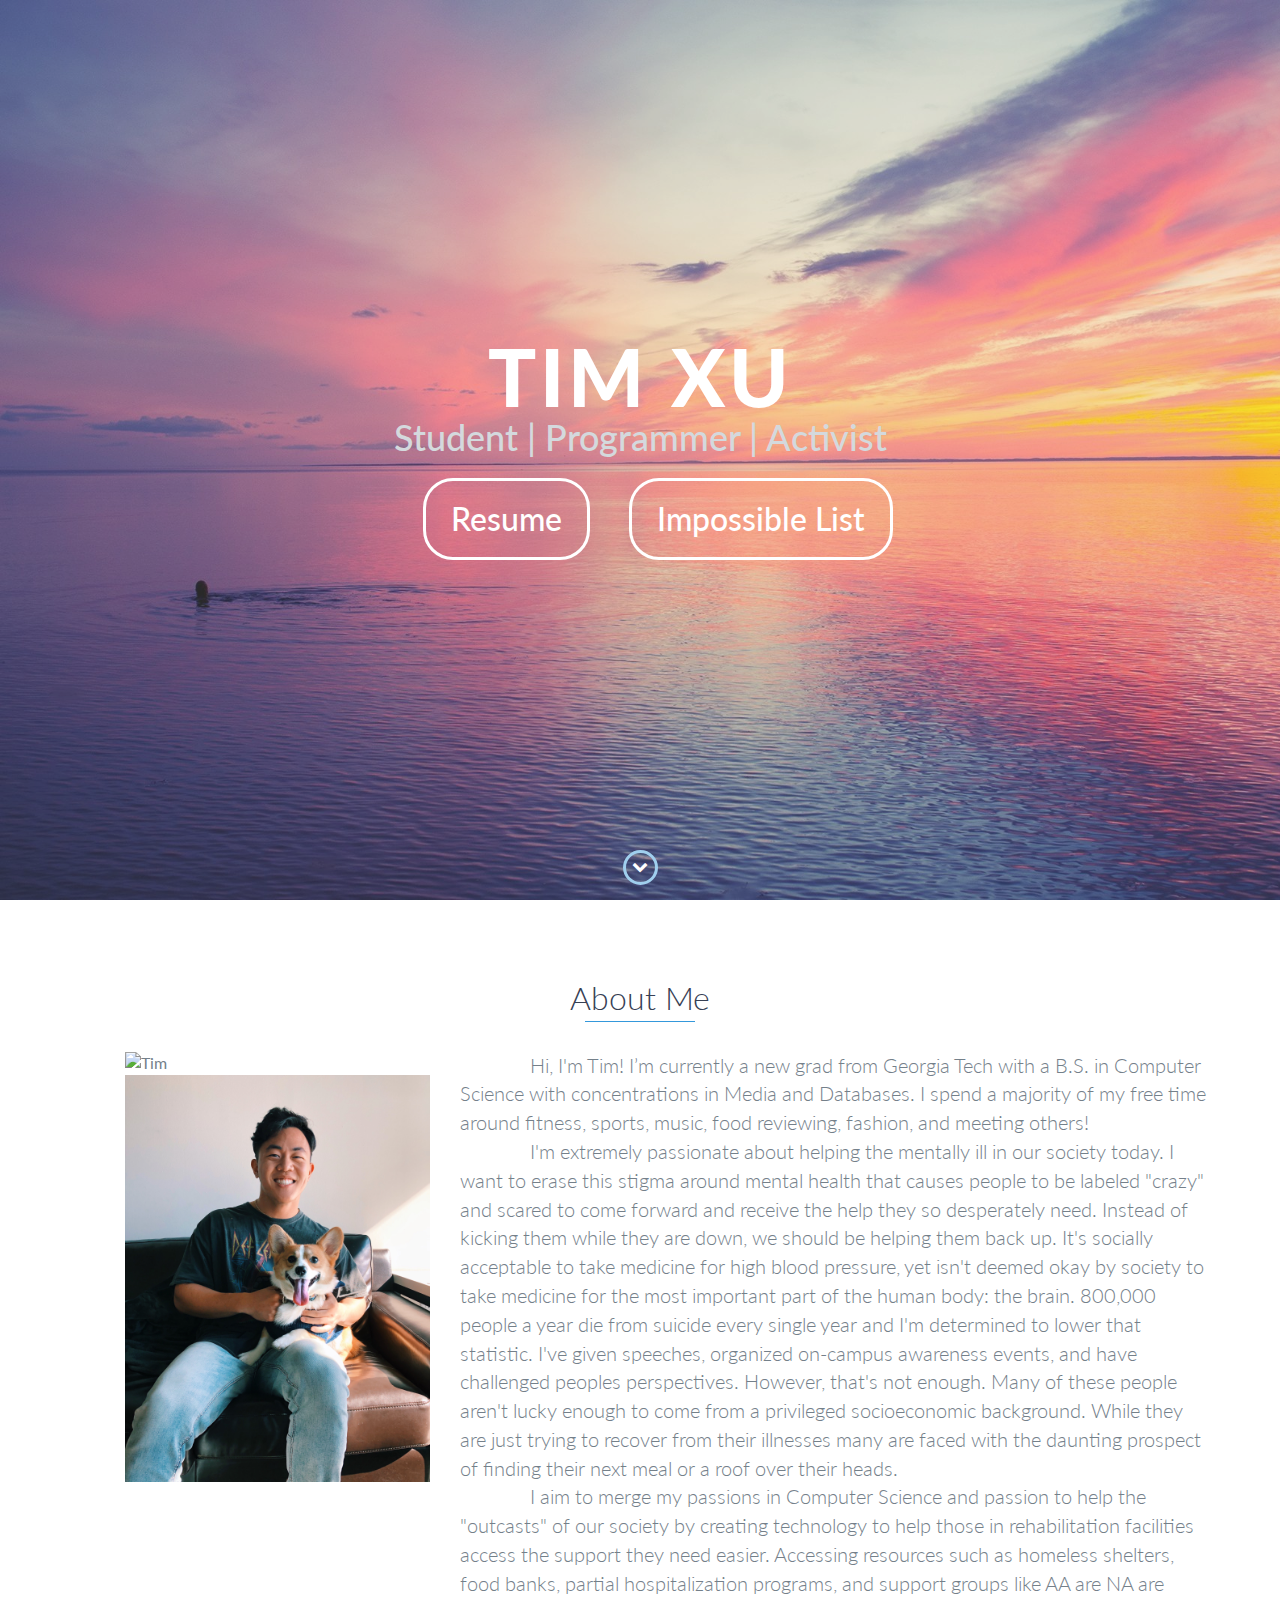
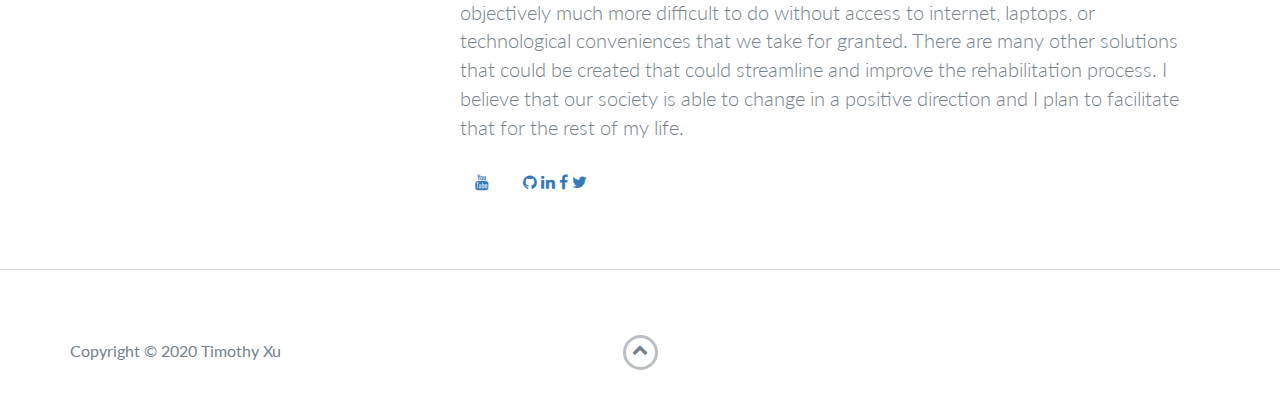
==== commit a53841e2: "updated home page, impossible list" ====
--- a/index.html
+++ b/index.html
@@ -89,26 +89,30 @@
                         </h2> -->
                         <p style="margin-left: 55px">
                             <img src="images/ted.JPG" class="w3-circle" alt="Tim" style="width: 100%">
+                            <img src="images/prof.jpg" class="w3-circle" alt="Tim" style="width: 100%">
                         </p>
                     </div>
                 </div>
                 <div class="col-md-8">
                     <p>
-                        <div class="sudo">
-                            Hi, I'm Tim! I’m currently a new grad from Georgia Tech with a B.S. in Computer Science with concentrations in Media and Databases. I spend a majority of my free time around fitness, sports, music, food reviewing, fashion, and meeting others!
-                        </div>
-                        <div class="sudo">
-                            I'm extremely passionate about helping the mentally ill in our society today. I want to erase this stigma around mental health that causes people to be labeled "crazy" and scared to come forward and receive the help they so desperately need. Instead of
-                            kicking them while they are down, we should be helping them back up. It's socially acceptable to take medicine for high blood pressure, yet isn't deemed okay by society to take medicine for the most important part of the human
-                            body: the brain. 800,000 people a year die from suicide every single year and I'm determined to lower that statistic. I've given speeches, organized on-campus awareness events, and have challenged peoples perspectives. However,
-                            that's not enough. Many of these people aren't lucky enough to come from a privileged socioeconomic background. While they are just trying to recover from their illnesses many are faced with the daunting prospect of finding
-                            their next meal or a roof over their heads.
-                        </div>
-                        <div class="sudo">
-                            I aim to merge my passions in Computer Science and passion to help the "outcasts" of our society by creating technology to help those in rehabilitation facilities access the support they need easier. Accessing resources such as homeless shelters, food
-                            banks, partial hospitalization programs, and support groups like AA are NA are objectively much more difficult to do without access to internet, laptops, or technological conveniences that we take for granted. There are many
-                            other solutions that could be created that could streamline and improve the rehabilitation process. I believe that our society is able to change in a positive direction and I plan to facilitate that for the rest of my life.
-                        </div>
+                        <h2 class="heading-alt">
+                            <div class="sudo">
+                                Hi, I'm Tim! I’m currently a new grad from Georgia Tech with a B.S. in Computer Science with concentrations in Media and Databases. I spend a majority of my free time around fitness, sports, music, food reviewing, fashion, and meeting others!
+                            </div>
+                            <div class="sudo">
+                                I'm extremely passionate about helping the mentally ill in our society today. I want to erase this stigma around mental health that causes people to be labeled "crazy" and scared to come forward and receive the help they so desperately need. Instead of
+                                kicking them while they are down, we should be helping them back up. It's socially acceptable to take medicine for high blood pressure, yet isn't deemed okay by society to take medicine for the most important part of the
+                                human body: the brain. 800,000 people a year die from suicide every single year and I'm determined to lower that statistic. I've given speeches, organized on-campus awareness events, and have challenged peoples perspectives.
+                                However, that's not enough. Many of these people aren't lucky enough to come from a privileged socioeconomic background. While they are just trying to recover from their illnesses many are faced with the daunting prospect
+                                of finding their next meal or a roof over their heads.
+                            </div>
+                            <div class="sudo">
+                                I aim to merge my passions in Computer Science and passion to help the "outcasts" of our society by creating technology to help those in rehabilitation facilities access the support they need easier. Accessing resources such as homeless shelters, food
+                                banks, partial hospitalization programs, and support groups like AA are NA are objectively much more difficult to do without access to internet, laptops, or technological conveniences that we take for granted. There are
+                                many other solutions that could be created that could streamline and improve the rehabilitation process. I believe that our society is able to change in a positive direction and I plan to facilitate that for the rest of
+                                my life.
+                            </div>
+                        </h2>
                         <div>
                             <div class="col-md-1">
                                 <a href="https://www.youtube.com/watch?v=WRQo8V-frS4" target="_blank"><i class="fa fa-youtube" aria-hidden="true"></i></a>
--- a/css/styles.css
+++ b/css/styles.css
@@ -244,6 +244,14 @@
     margin: 0 0 30px 0
 }
 
+.heading-alt {
+    position: relative;
+    display: inline-block;
+    font-size: 1.4em;
+    font-weight: 300;
+    margin: 0 0 30px 0
+}
+
 .heading:after {
     position: absolute;
     content: '';
@@ -275,7 +283,7 @@
     position: relative;
     height: 100vh;
     min-height: 150px;
-    max-height: 200px;
+    max-height: 150px;
     background: url(../images/Sunset.jpg);
     background-size: cover;
     padding: 15px;
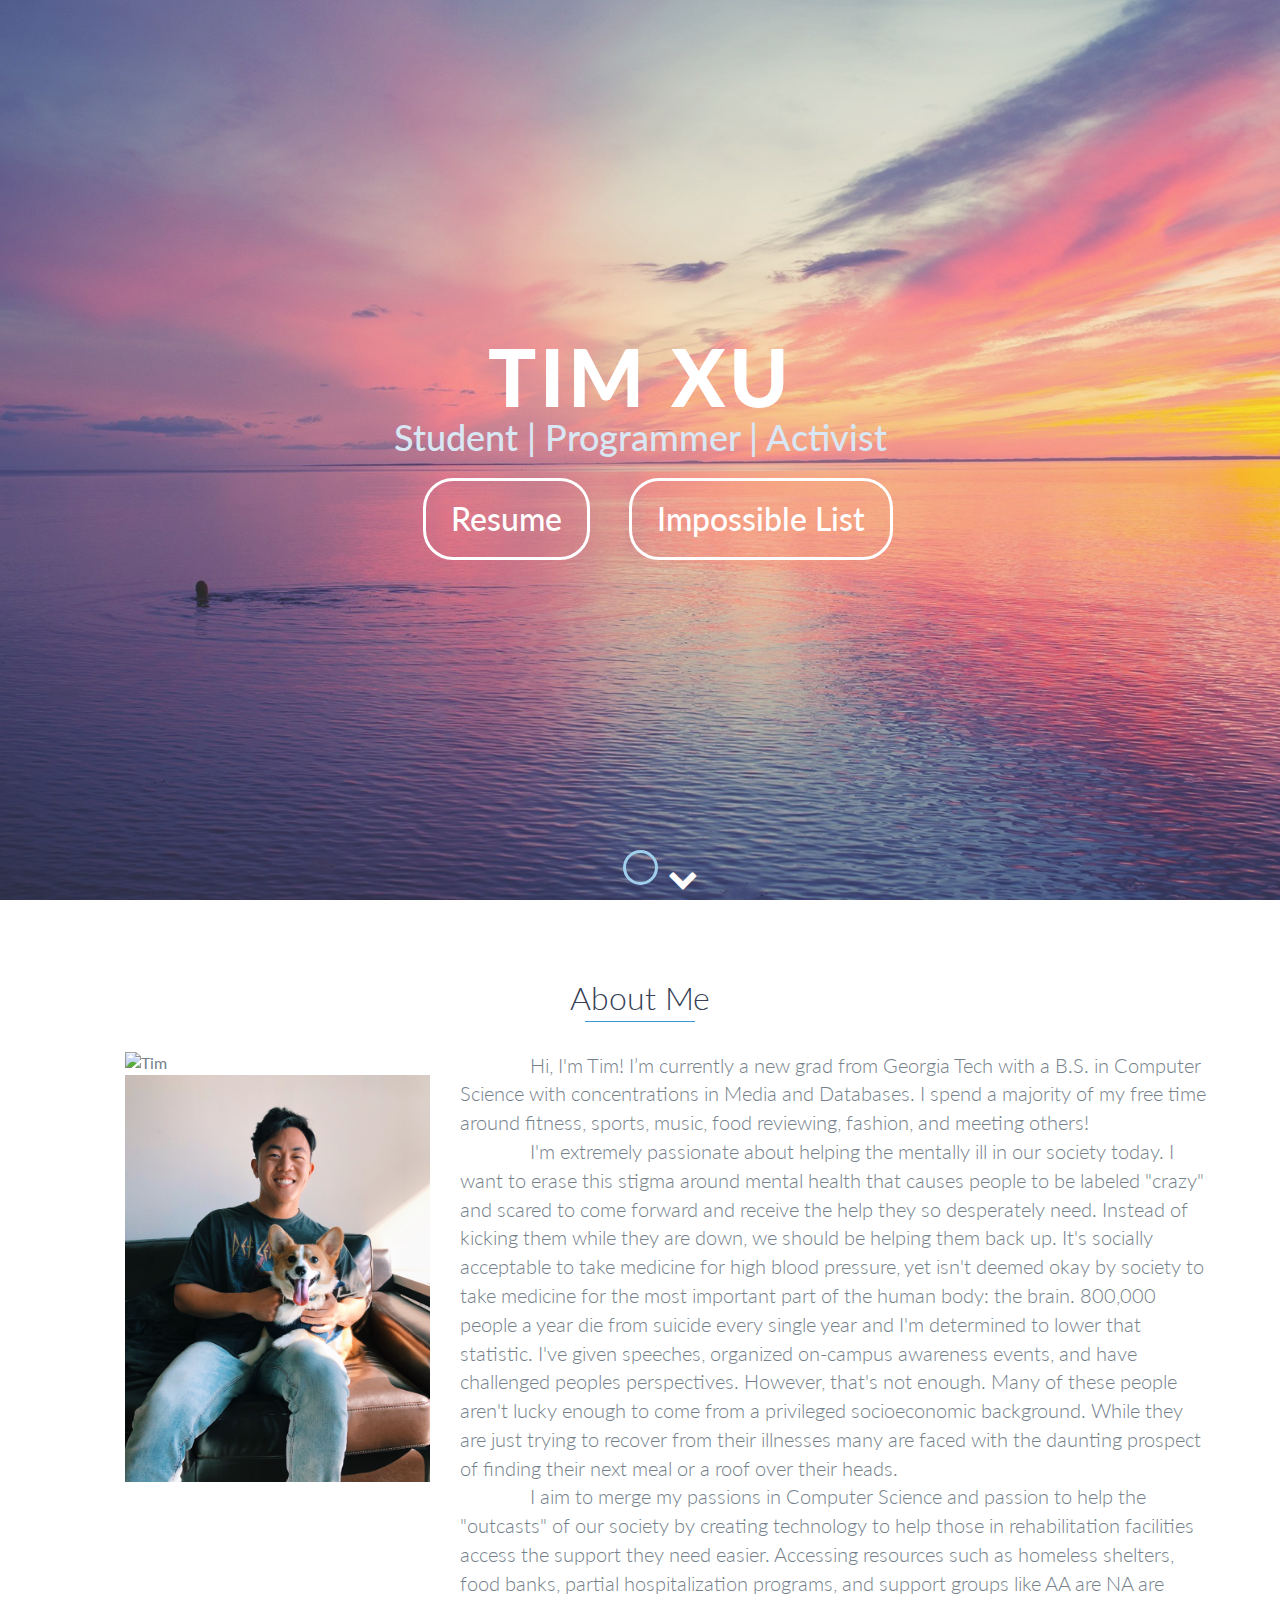
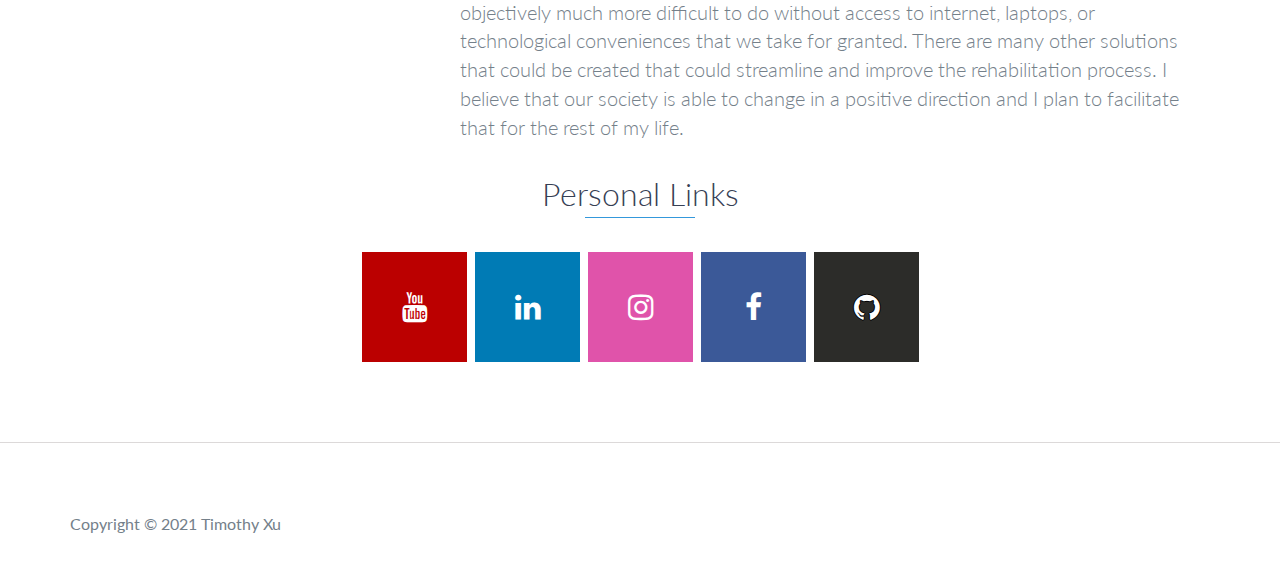
==== commit 9a84910c: "added icons" ====
--- a/index.html
+++ b/index.html
@@ -12,6 +12,9 @@
     <link rel="stylesheet" href="libs/font-awesome/css/font-awesome.min.css">
     <link href="css/bootstrap.min.css" rel="stylesheet">
     <link href="css/styles.css" rel="stylesheet">
+    <link rel="stylesheet" href="https://cdnjs.cloudflare.com/ajax/libs/font-awesome/4.7.0/css/font-awesome.min.css">
+    <link href="css/icons.css" rel="stylesheet">
+
 </head>
 
 <body>
@@ -67,7 +70,7 @@
 
         <div id="lead-down">
             <span>
-                <i class="fa fa-chevron-down" aria-hidden="true"></i>
+                <i class="fa fa-chevron-down" aria-hidden="false"></i>
             </span>
         </div>
         <!-- End #lead-down -->
@@ -113,17 +116,22 @@
                                 my life.
                             </div>
                         </h2>
-                        <div>
-                            <div class="col-md-1">
-                                <a href="https://www.youtube.com/watch?v=WRQo8V-frS4" target="_blank"><i class="fa fa-youtube" aria-hidden="true"></i></a>
+                    </p>
+                </div>
+            </div>
+            <div class="row">
+                <div class="col-md-12" align="center">
+                    <h2 class="heading">Personal Links</h2>
+                </div>
+                <div class="container-fluid" align="center">
+                    <div>
+                        <a href="https://www.youtube.com/watch?v=WRQo8V-frS4" target="_blank"><i class="fa fa-youtube" aria-hidden="true"></i></a>
+                        <a href="https://www.linkedin.com/in/timshoe/" target="_blank"><i class="fa fa-linkedin" aria-hidden="true"></i></a>
+                        <a href="https://www.instagram.com/timhxu/" target="_blank"><i class="fa fa-instagram" aria-hidden="true"></i></a>
+                        <a href="https://www.facebook.com/tim.xuu" target="_blank"><i class="fa fa-facebook" aria-hidden="true"></i></a>
+                        <a href="https://github.com/timshoe" target="_blank"><i class="fa fa-github" aria-hidden="true"></i></a>
 
-                            </div>
-                            <a href="https://github.com/timshoe" target="_blank"><i class="fa fa-github" aria-hidden="true"></i></a>
-                            <a href="https://www.linkedin.com/in/timshoe/" target="_blank"><i class="fa fa-linkedin" aria-hidden="true"></i></a>
-                            <a href="https://www.facebook.com/tim.xuu" target="_blank"><i class="fa fa-facebook" aria-hidden="true"></i></a>
-                            <a href="https://twitter.com/timjong_un" target="_blank"><i class="fa fa-twitter" aria-hidden="true"></i></a>
-                        </div>
-                    </p>
+                    </div>
                 </div>
             </div>
         </div>
@@ -134,14 +142,14 @@
             <div class="row">
                 <div class="col-sm-5 copyright">
                     <p>
-                        Copyright &copy; 2020 Timothy Xu
+                        Copyright &copy; 2021 Timothy Xu
                     </p>
                 </div>
-                <div class="col-sm-2 top">
+                <!-- <div class="col-sm-2 top">
                     <span id="to-top">
                         <i class="fa fa-chevron-up" aria-hidden="true"></i>
                     </span>
-                </div>
+                </div> -->
             </div>
         </div>
     </footer>
--- a/css/styles.css
+++ b/css/styles.css
@@ -340,7 +340,7 @@
 }
 
 #lead-content h2 {
-    color: #d4d9dd;
+    color: #d9e6f3;
     font-weight: 500;
     font-size: 2.25em;
     margin-bottom: 15px
--- a/css/icons.css
+++ b/css/icons.css
@@ -0,0 +1,124 @@
+.fa {
+    padding: 40px;
+    font-size: 30px;
+    width: 105px;
+    text-align: center;
+    text-decoration: none;
+    margin: 5px 2px;
+}
+
+.fa:hover {
+    opacity: 0.7;
+}
+
+.fa-facebook {
+    background: #3B5998;
+    color: white;
+}
+
+.fa-twitter {
+    background: #55ACEE;
+    color: white;
+}
+
+.fa-google {
+    background: #dd4b39;
+    color: white;
+}
+
+.fa-linkedin {
+    background: #007bb5;
+    color: white;
+}
+
+.fa-youtube {
+    background: #bb0000;
+    color: white;
+}
+
+.fa-instagram {
+    background: #e053aa;
+    color: white;
+}
+
+.fa-pinterest {
+    background: #cb2027;
+    color: white;
+}
+
+.fa-snapchat-ghost {
+    background: #fffc00;
+    color: white;
+    text-shadow: -1px 0 black, 0 1px black, 1px 0 black, 0 -1px black;
+}
+
+.fa-github {
+    background: #2c2c29;
+    color: white;
+    text-shadow: -1px 0 black, 0 1px black, 1px 0 black, 0 -1px black;
+}
+
+.fa-skype {
+    background: #00aff0;
+    color: white;
+}
+
+.fa-android {
+    background: #a4c639;
+    color: white;
+}
+
+.fa-dribbble {
+    background: #ea4c89;
+    color: white;
+}
+
+.fa-vimeo {
+    background: #45bbff;
+    color: white;
+}
+
+.fa-tumblr {
+    background: #2c4762;
+    color: white;
+}
+
+.fa-vine {
+    background: #00b489;
+    color: white;
+}
+
+.fa-foursquare {
+    background: #45bbff;
+    color: white;
+}
+
+.fa-stumbleupon {
+    background: #eb4924;
+    color: white;
+}
+
+.fa-flickr {
+    background: #f40083;
+    color: white;
+}
+
+.fa-yahoo {
+    background: #430297;
+    color: white;
+}
+
+.fa-soundcloud {
+    background: #ff5500;
+    color: white;
+}
+
+.fa-reddit {
+    background: #ff5700;
+    color: white;
+}
+
+.fa-rss {
+    background: #ff6600;
+    color: white;
+}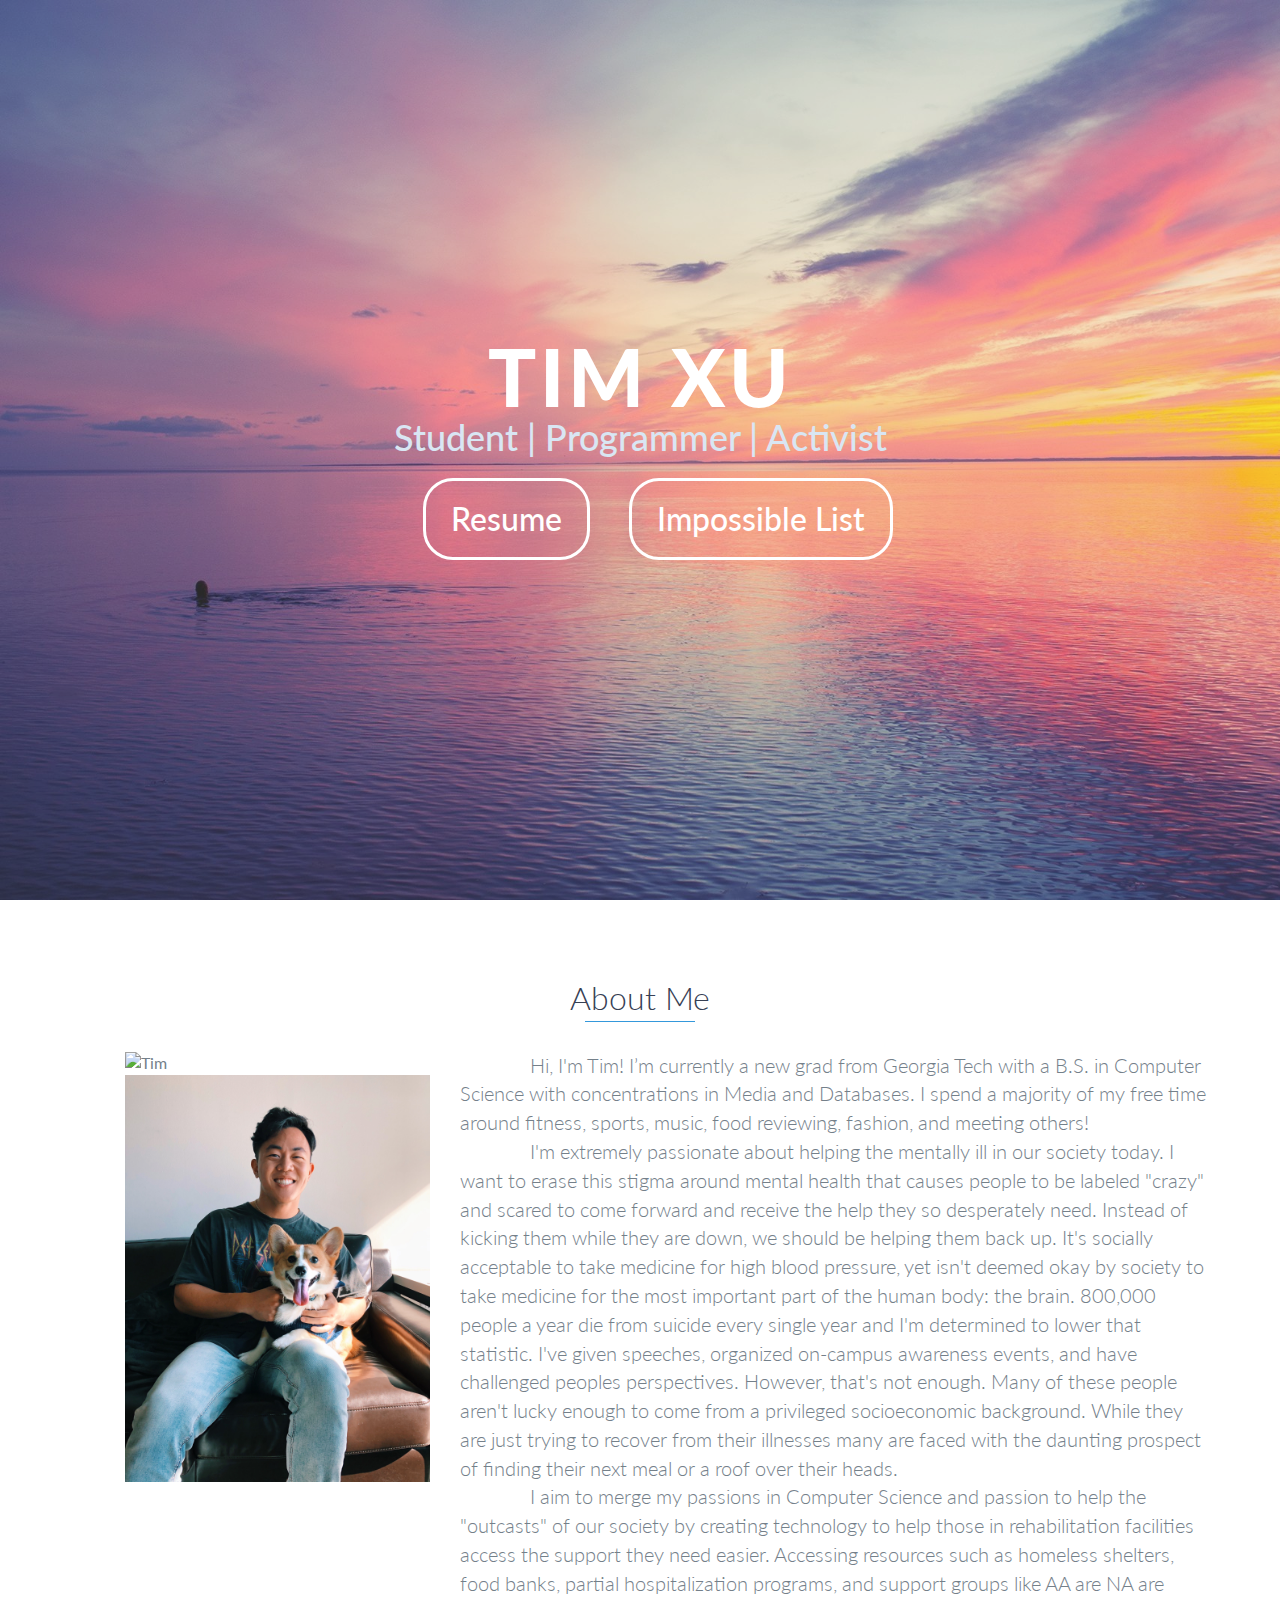
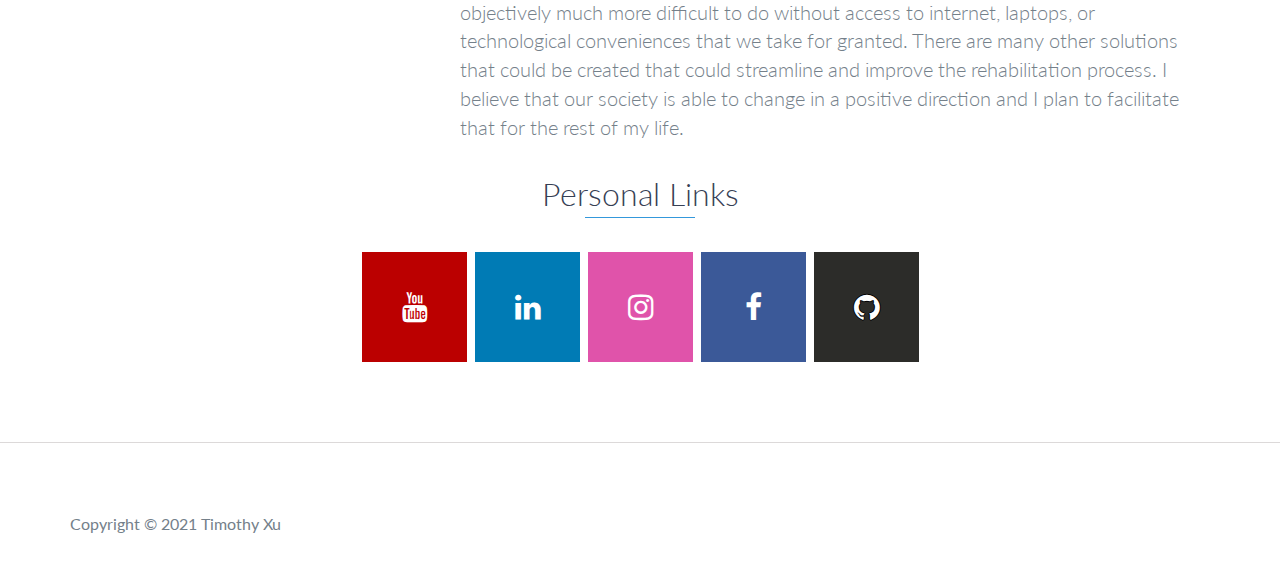
==== commit 8cffaa86: "Added linkedin button, fixed ui issues" ====
--- a/index.html
+++ b/index.html
@@ -68,11 +68,11 @@
 
         <div id="lead-overlay"></div>
 
-        <div id="lead-down">
+        <!-- <div id="lead-down">
             <span>
                 <i class="fa fa-chevron-down" aria-hidden="false"></i>
             </span>
-        </div>
+        </div> -->
         <!-- End #lead-down -->
     </div>
     <!-- End #lead -->
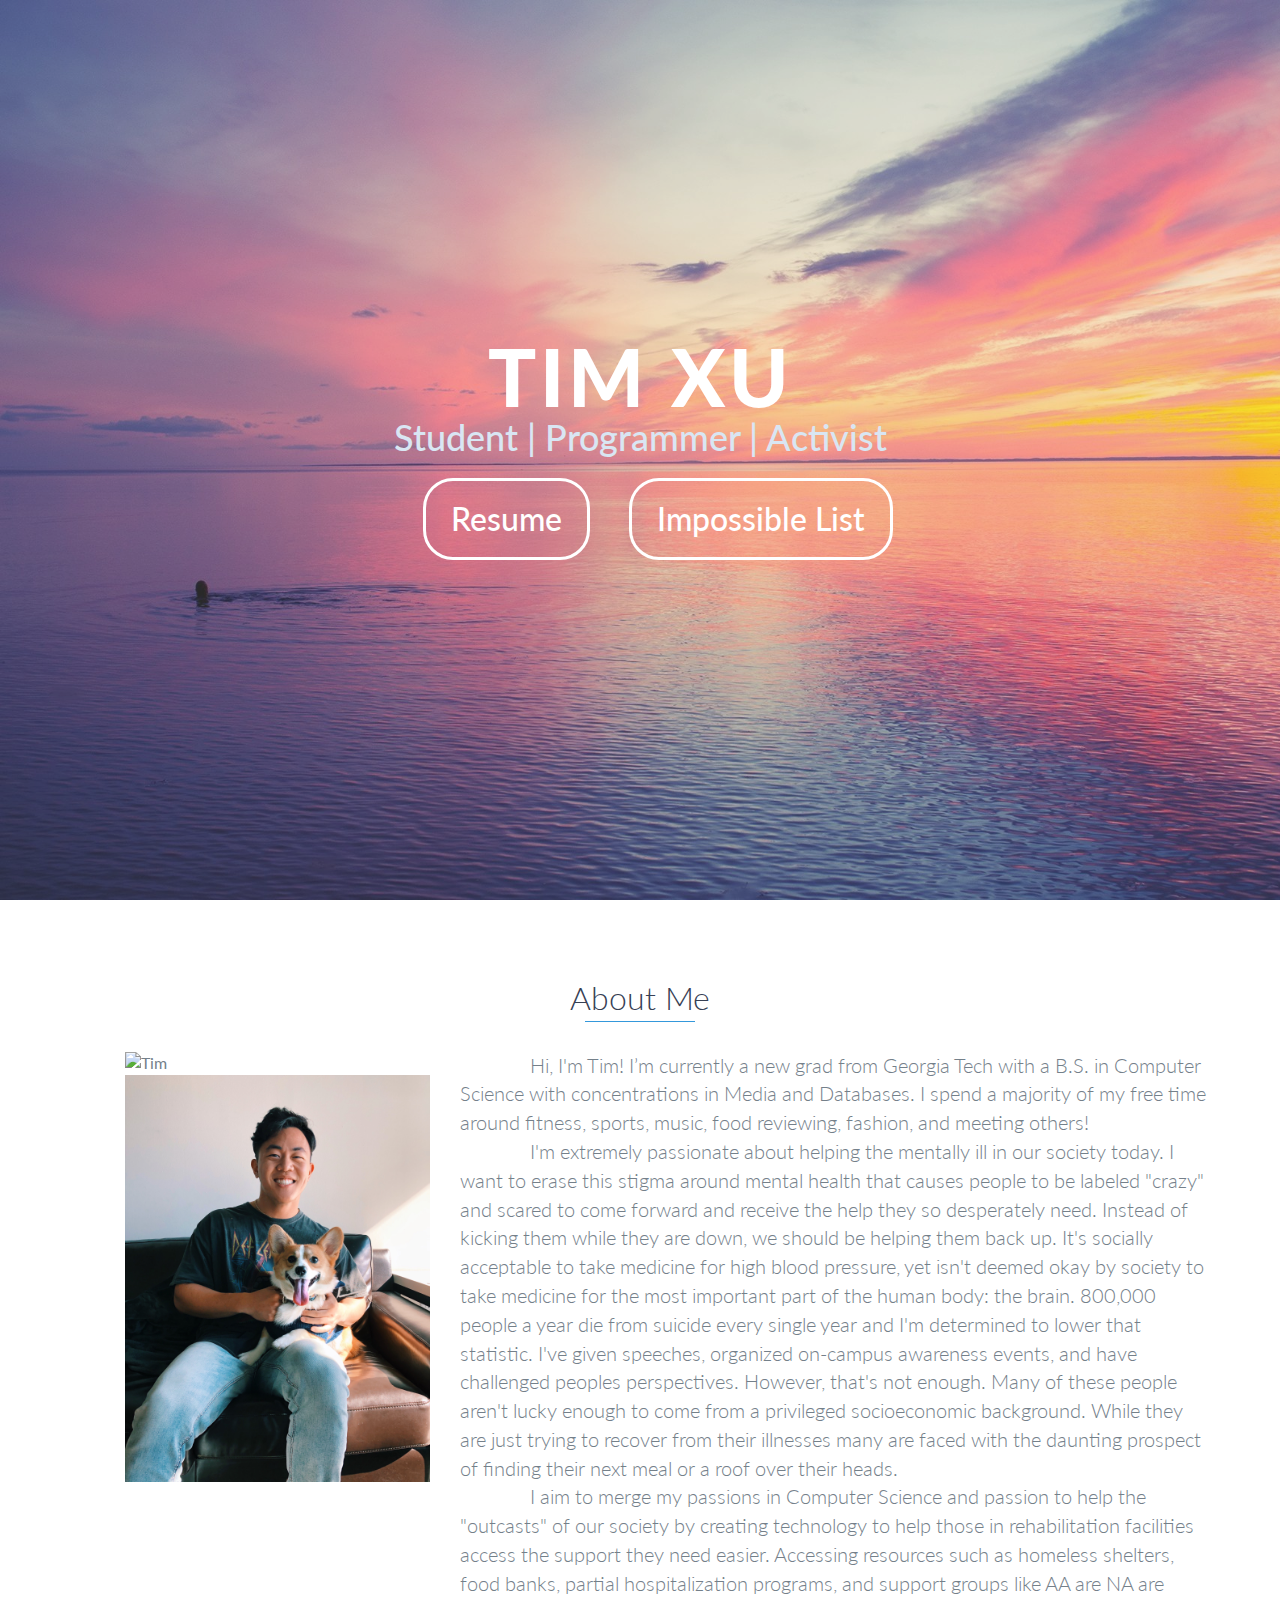
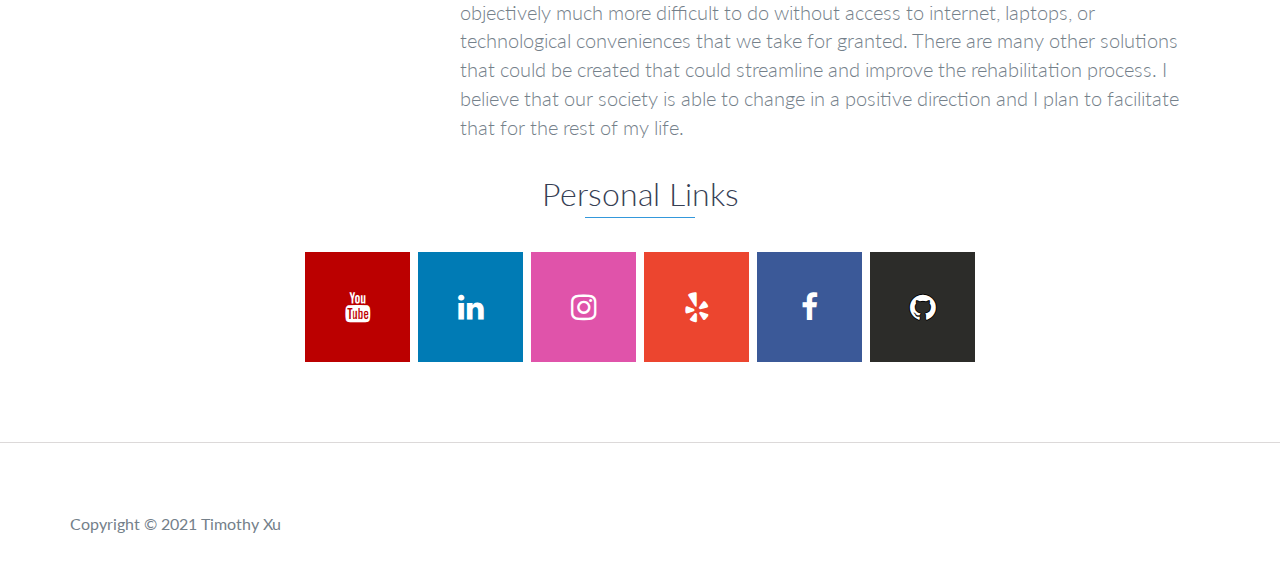
==== commit a8f6c3b9: "added yelp button" ====
--- a/index.html
+++ b/index.html
@@ -128,9 +128,9 @@
                         <a href="https://www.youtube.com/watch?v=WRQo8V-frS4" target="_blank"><i class="fa fa-youtube" aria-hidden="true"></i></a>
                         <a href="https://www.linkedin.com/in/timshoe/" target="_blank"><i class="fa fa-linkedin" aria-hidden="true"></i></a>
                         <a href="https://www.instagram.com/timhxu/" target="_blank"><i class="fa fa-instagram" aria-hidden="true"></i></a>
+                        <a href="https://www.yelp.com/user_details?userid=oigudHHR82Vdoh4BkY3sQw" target="_blank"><i class="fa fa-yelp" aria-hidden="true"></i></a>
                         <a href="https://www.facebook.com/tim.xuu" target="_blank"><i class="fa fa-facebook" aria-hidden="true"></i></a>
                         <a href="https://github.com/timshoe" target="_blank"><i class="fa fa-github" aria-hidden="true"></i></a>
-
                     </div>
                 </div>
             </div>
--- a/css/icons.css
+++ b/css/icons.css
@@ -18,6 +18,11 @@
 
 .fa-twitter {
     background: #55ACEE;
+    color: white;
+}
+
+.fa-yelp {
+    background: #ec452f;
     color: white;
 }
 
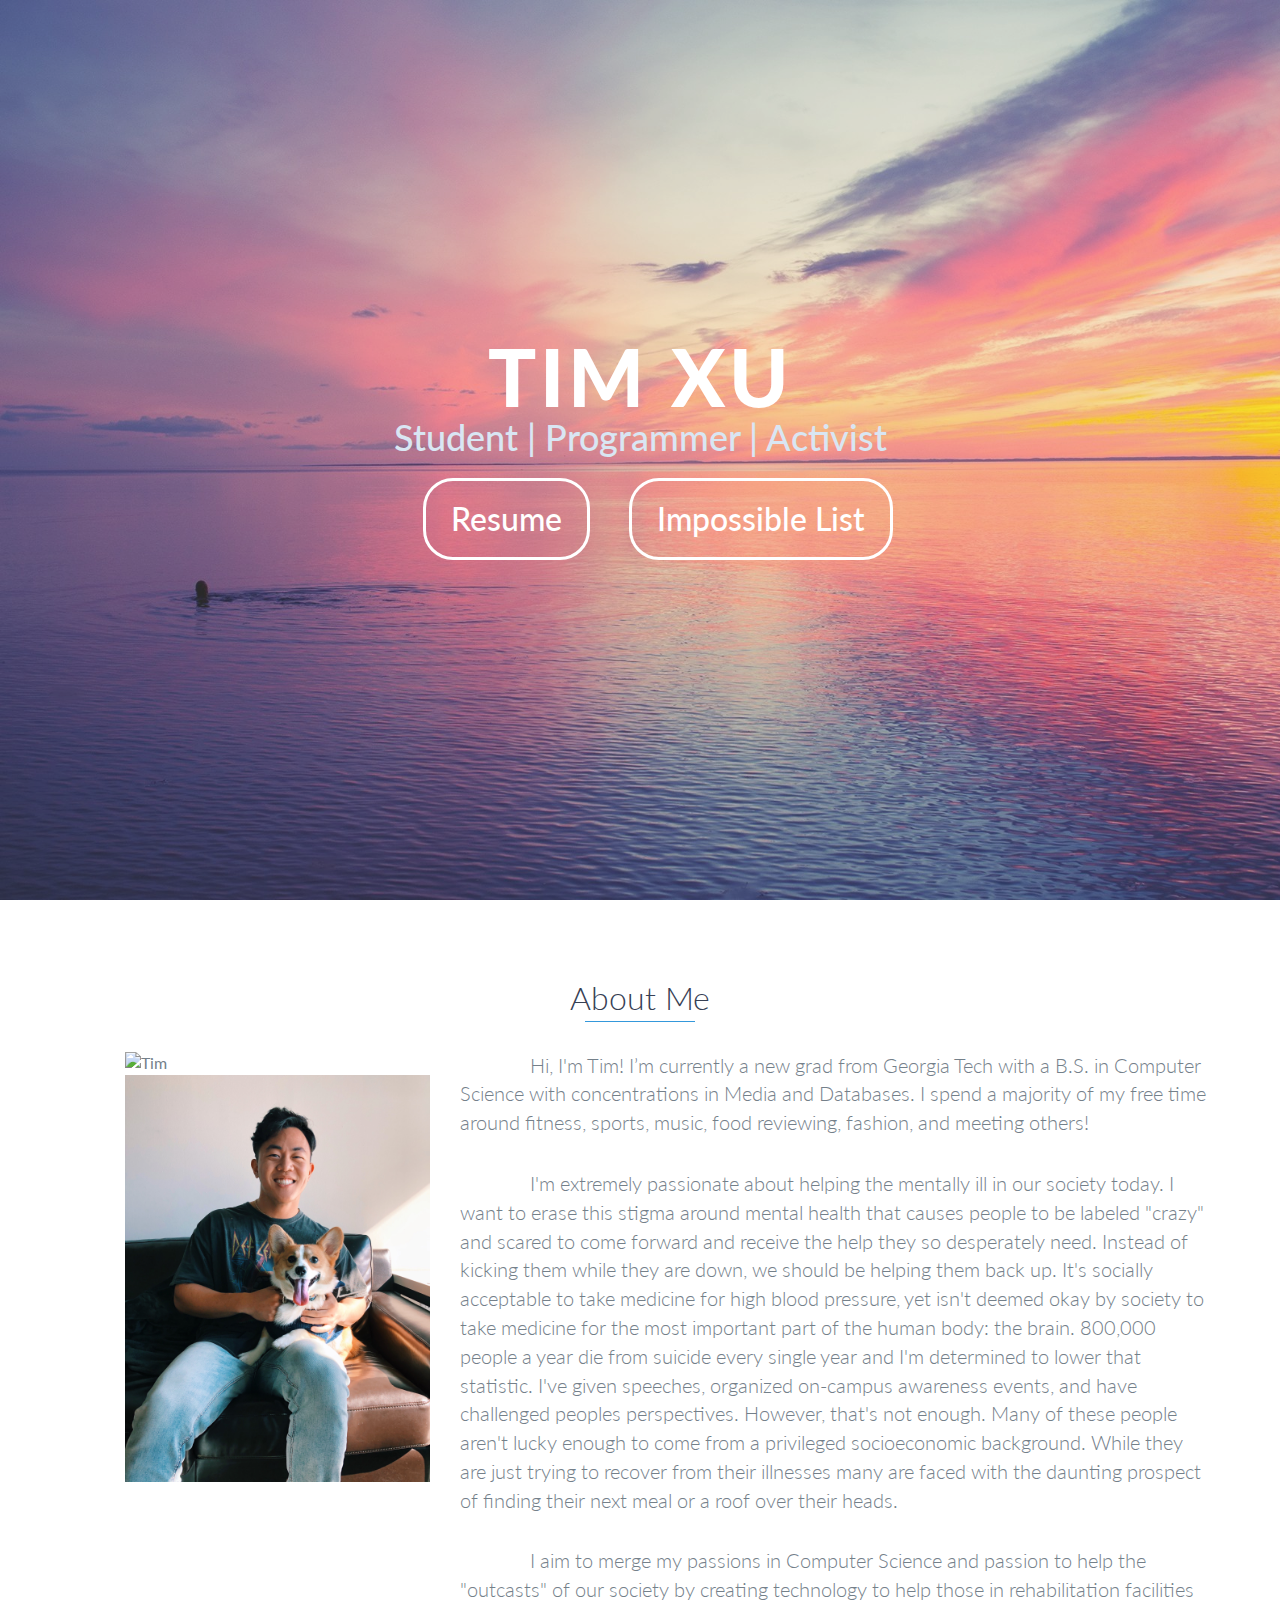
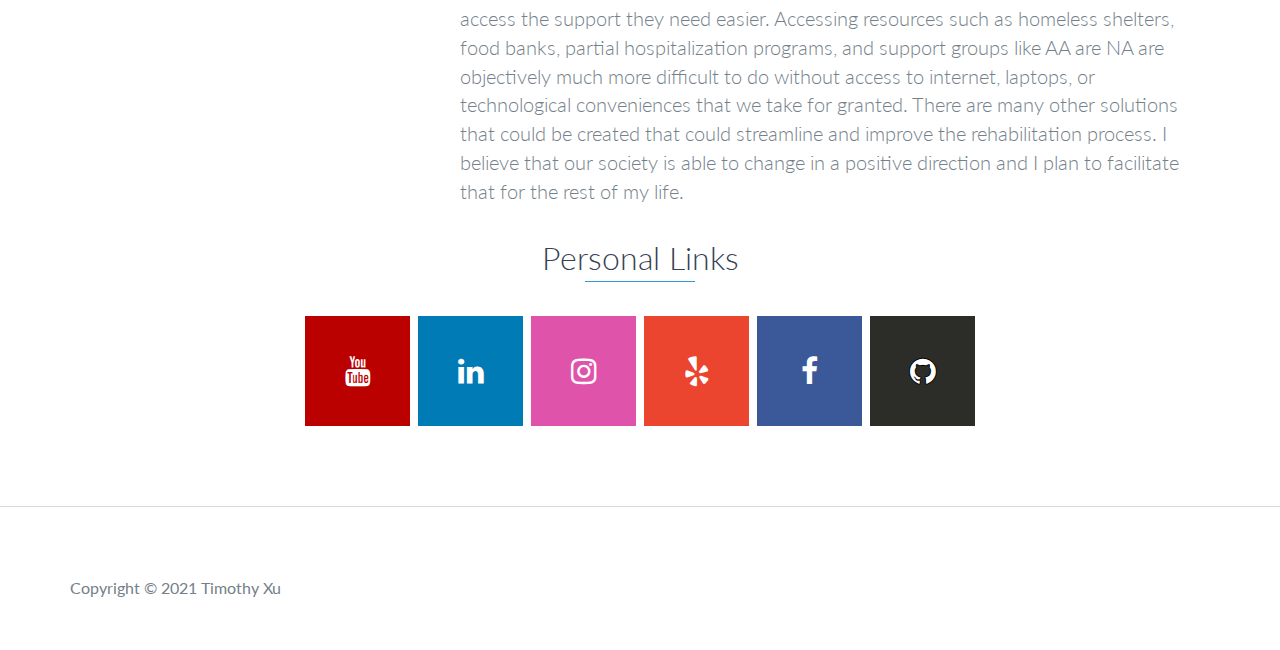
==== commit e6c72f39: "fixed mobile appearance" ====
--- a/index.html
+++ b/index.html
@@ -53,8 +53,8 @@
             <h1>Tim Xu</h1>
             <h2>Student | Programmer | Activist</h2>
             <div class="container">
-                <div class="col-md-3"></div>
-                <div class="col-md-6">
+                <div class="col"></div>
+                <div class="col">
                     <a href="resume.html" class="btn-rounded-white">
                         <h2-alt>Resume</h2-alt>
                     </a>
@@ -62,6 +62,7 @@
                         <h2-alt>Impossible List</h2-alt>
                     </a>
                 </div>
+                <div class="col"></div>
             </div>
         </div>
         <!-- End #lead-content -->
@@ -85,11 +86,6 @@
                 </div>
                 <div class="col-md-4">
                     <div class="w3-container">
-                        <!-- <h2 class="intro">
-                            <p style="margin-left: 55px">
-                                About Me
-                            </p>
-                        </h2> -->
                         <p style="margin-left: 55px">
                             <img src="images/ted.JPG" class="w3-circle" alt="Tim" style="width: 100%">
                             <img src="images/prof.jpg" class="w3-circle" alt="Tim" style="width: 100%">
@@ -101,14 +97,14 @@
                         <h2 class="heading-alt">
                             <div class="sudo">
                                 Hi, I'm Tim! I’m currently a new grad from Georgia Tech with a B.S. in Computer Science with concentrations in Media and Databases. I spend a majority of my free time around fitness, sports, music, food reviewing, fashion, and meeting others!
-                            </div>
+                            </div> <br/>
                             <div class="sudo">
                                 I'm extremely passionate about helping the mentally ill in our society today. I want to erase this stigma around mental health that causes people to be labeled "crazy" and scared to come forward and receive the help they so desperately need. Instead of
                                 kicking them while they are down, we should be helping them back up. It's socially acceptable to take medicine for high blood pressure, yet isn't deemed okay by society to take medicine for the most important part of the
                                 human body: the brain. 800,000 people a year die from suicide every single year and I'm determined to lower that statistic. I've given speeches, organized on-campus awareness events, and have challenged peoples perspectives.
                                 However, that's not enough. Many of these people aren't lucky enough to come from a privileged socioeconomic background. While they are just trying to recover from their illnesses many are faced with the daunting prospect
                                 of finding their next meal or a roof over their heads.
-                            </div>
+                            </div> <br/>
                             <div class="sudo">
                                 I aim to merge my passions in Computer Science and passion to help the "outcasts" of our society by creating technology to help those in rehabilitation facilities access the support they need easier. Accessing resources such as homeless shelters, food
                                 banks, partial hospitalization programs, and support groups like AA are NA are objectively much more difficult to do without access to internet, laptops, or technological conveniences that we take for granted. There are
